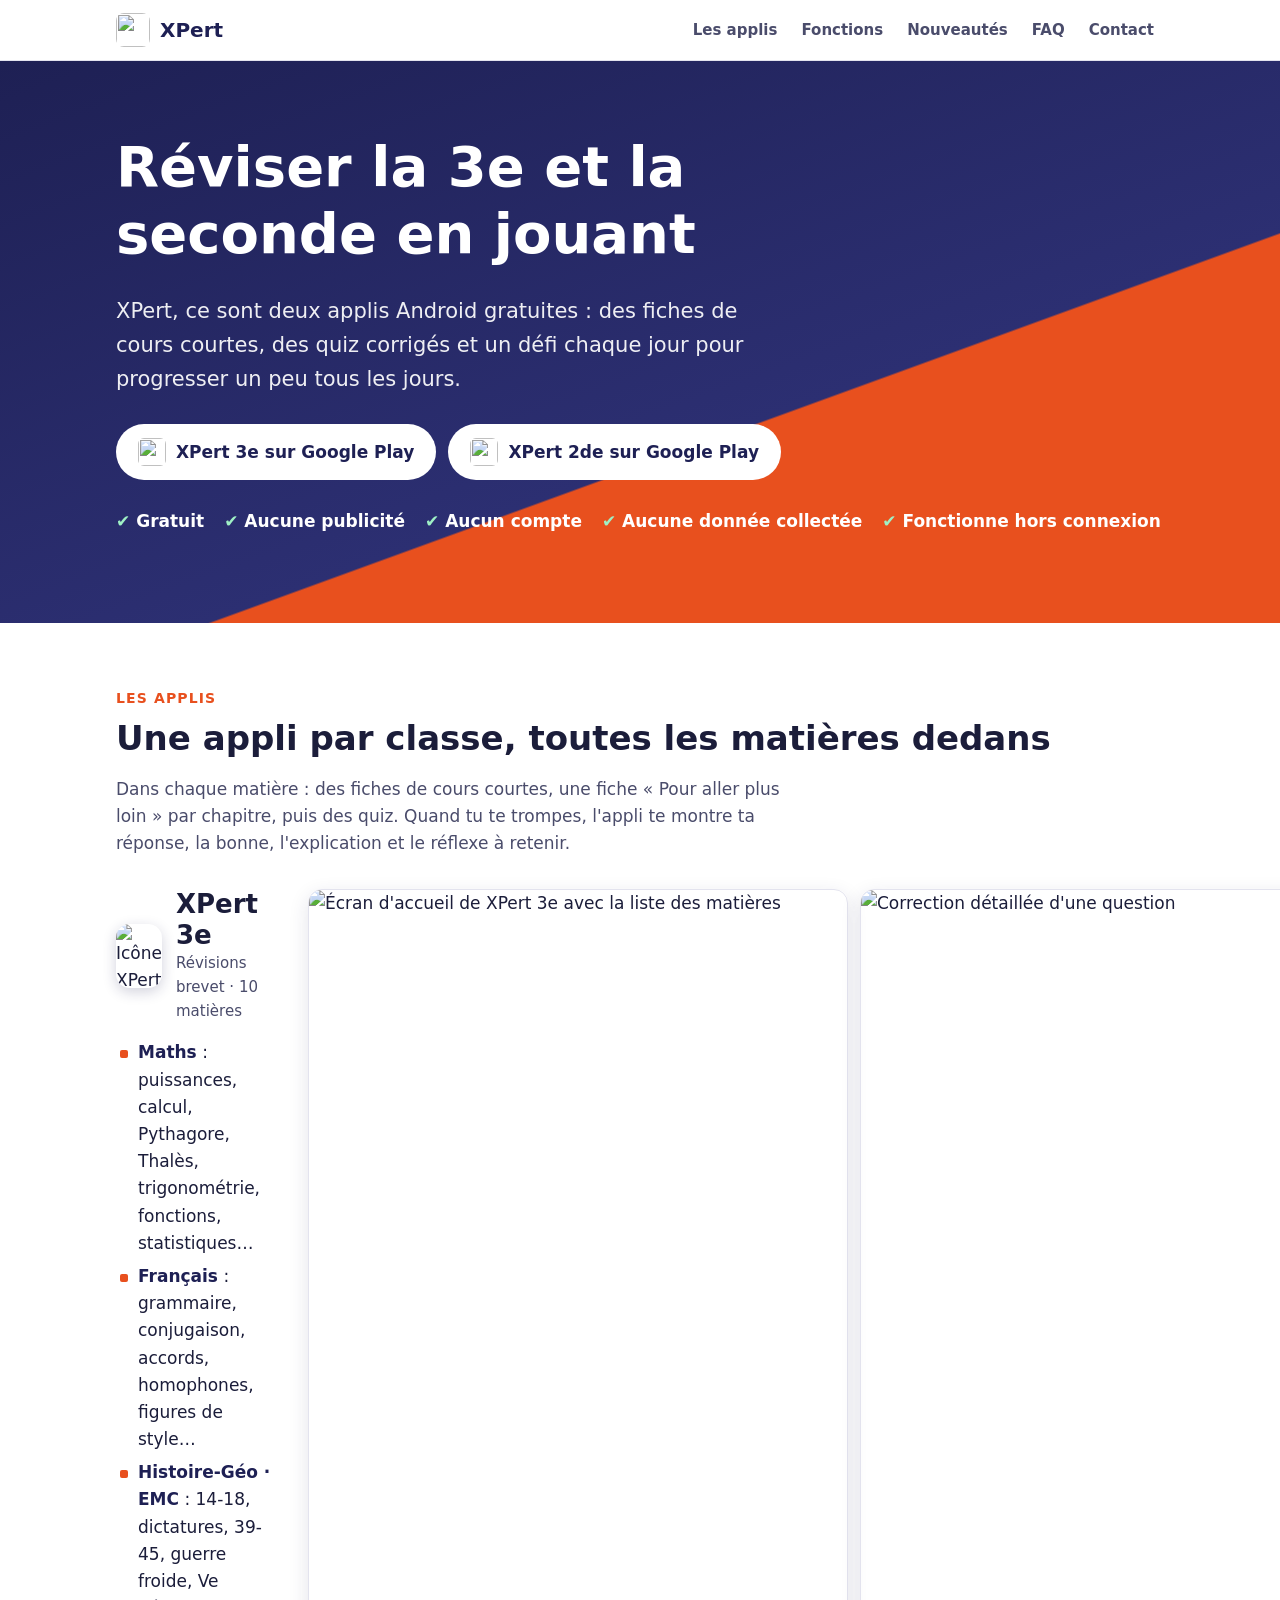
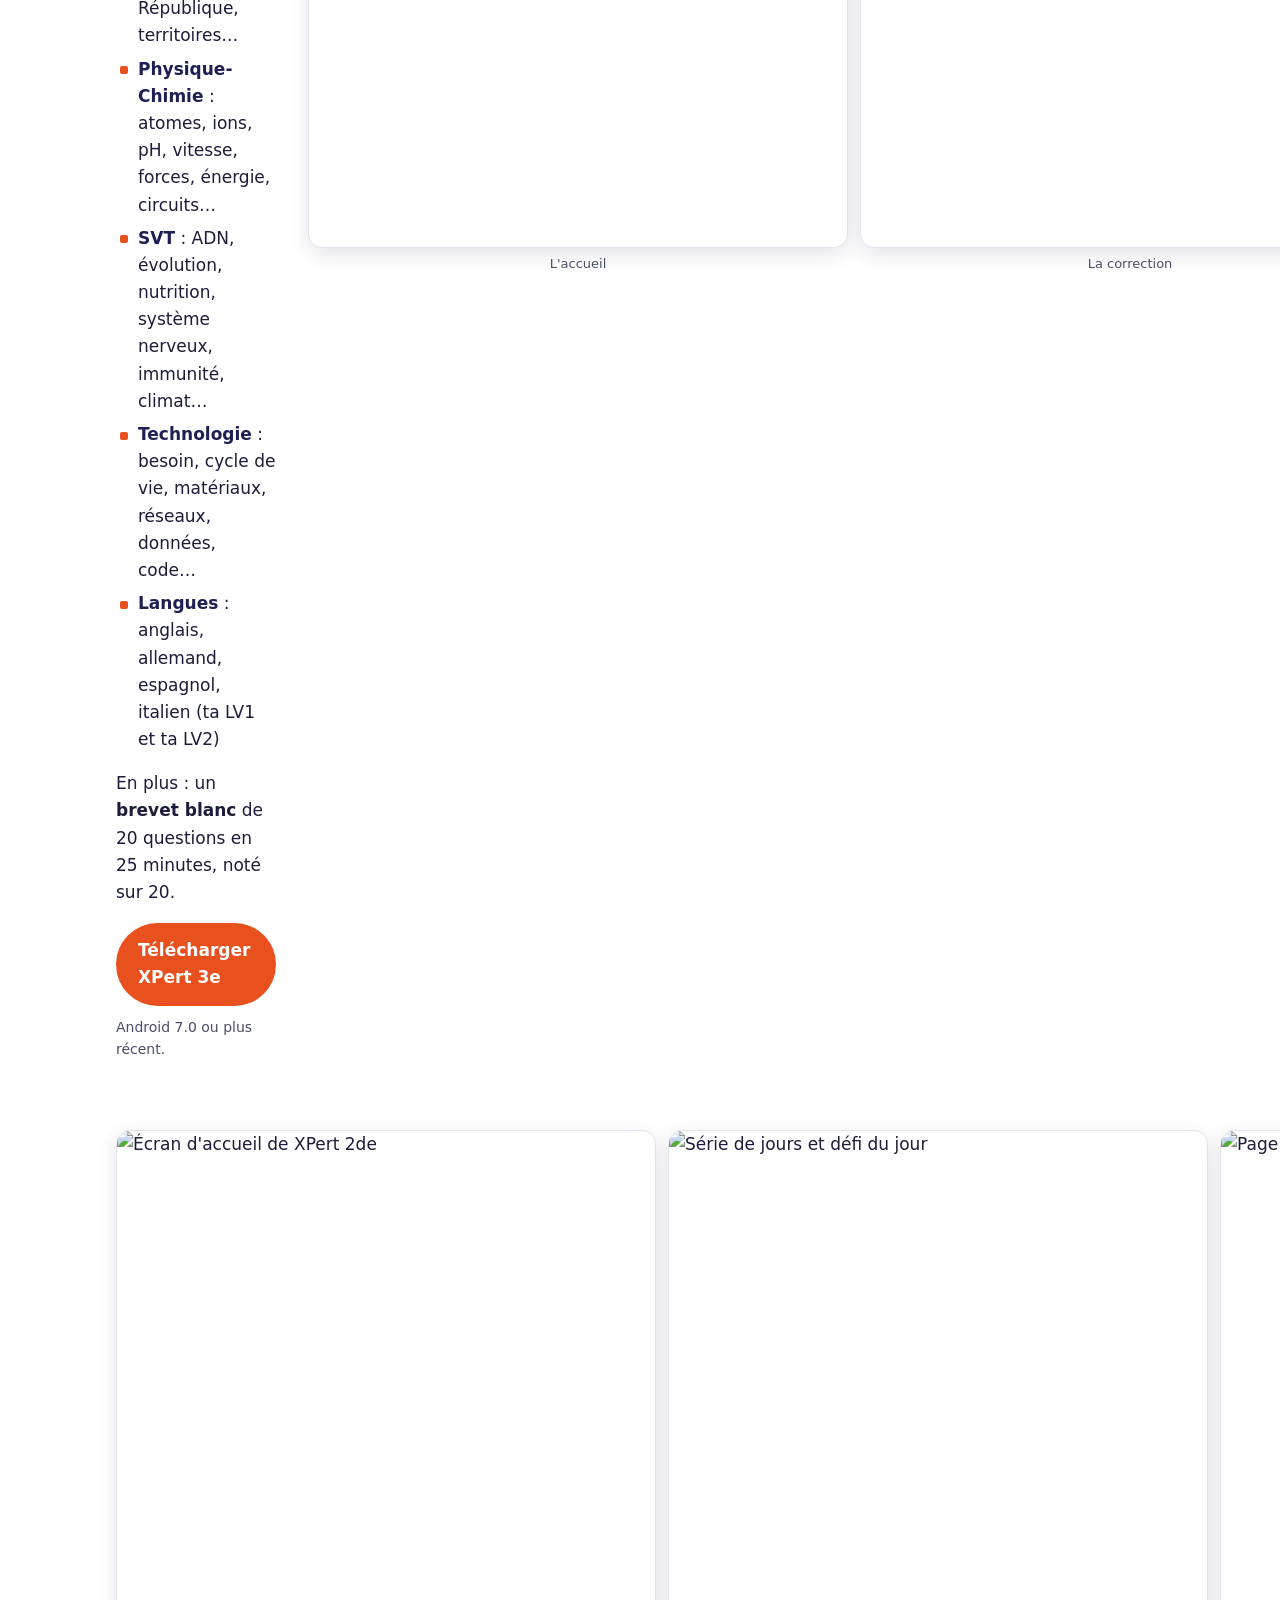
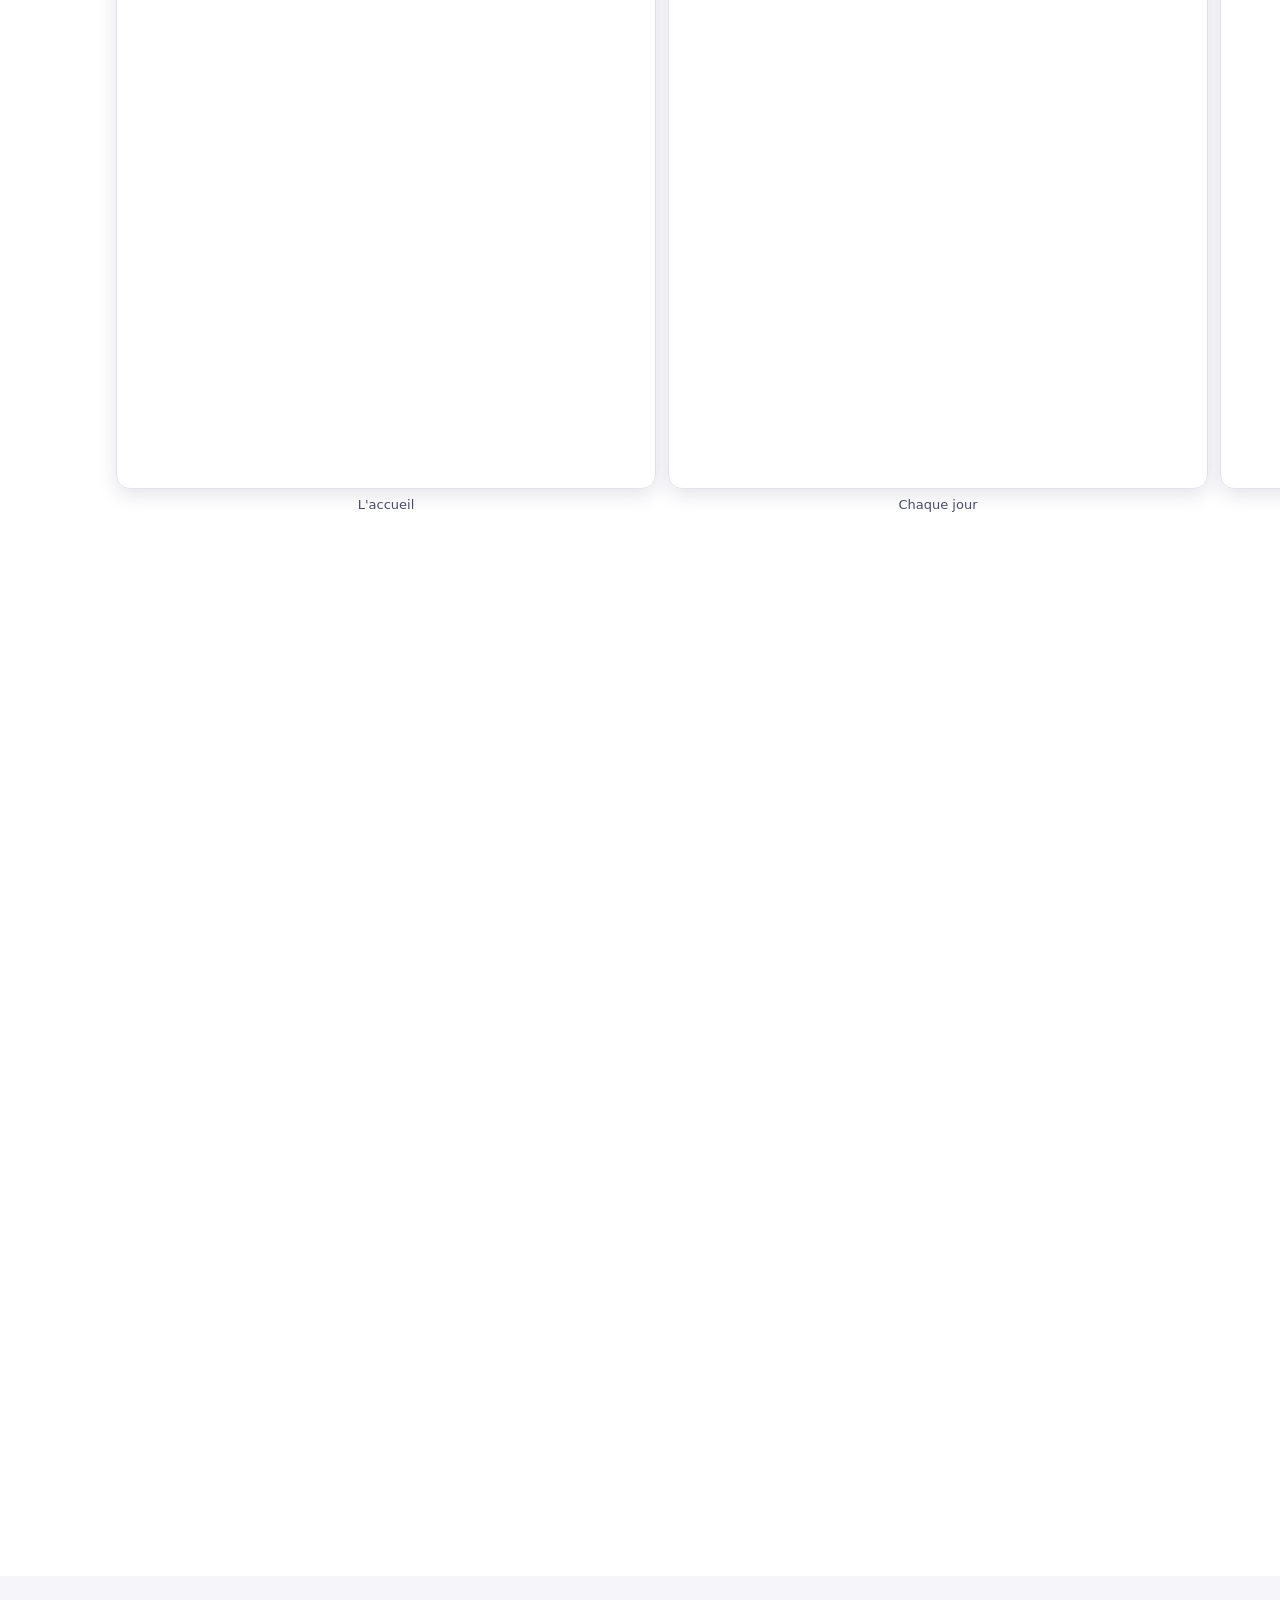
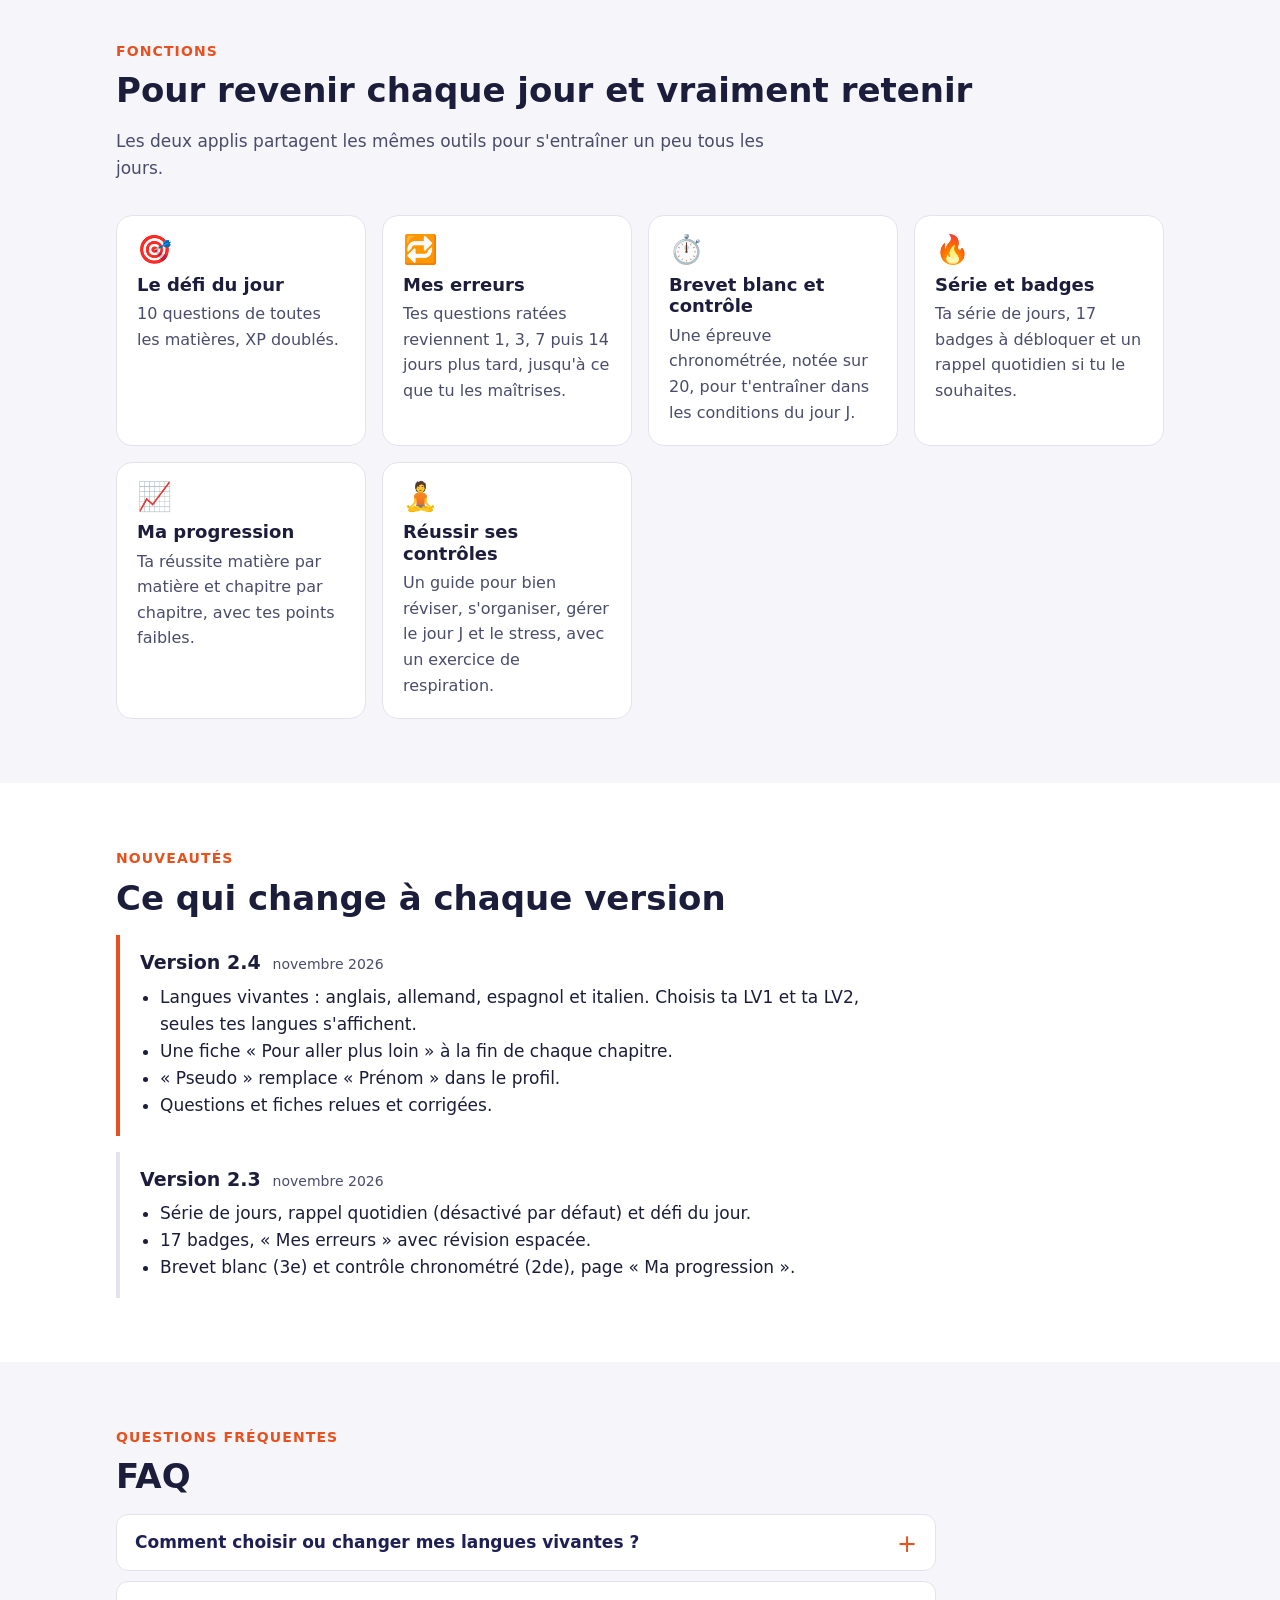
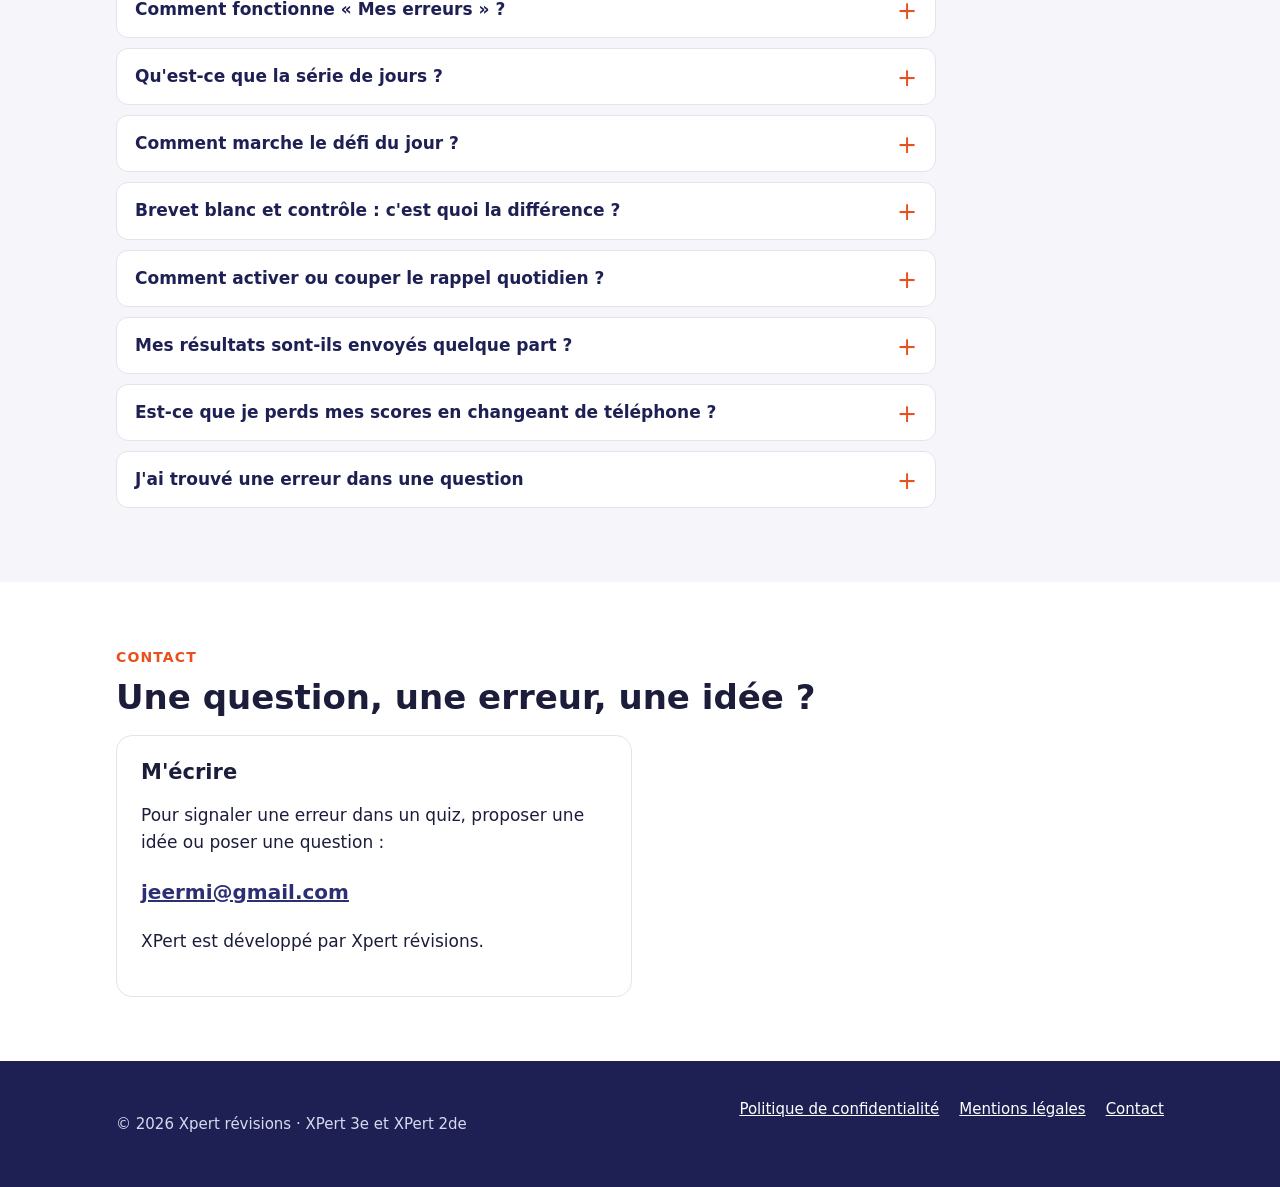
==== index.html @ 8f5b2229 "Add files via upload" ====
<!DOCTYPE html>
<html lang="fr">
<head>
<meta charset="utf-8">
<meta name="viewport" content="width=device-width, initial-scale=1">
<title>XPert – Applis de révision 3e et 2de</title>
<meta name="description" content="XPert 3e et XPert 2de : des applis Android gratuites pour réviser le brevet et la seconde en jouant. Sans publicité, sans compte, hors connexion.">
<link rel="icon" href="images/favicon.png">
<link rel="stylesheet" href="style.css">
</head>
<body>

<header class="barre">
  <div class="conteneur">
    <a class="logo" href="#"><img src="images/icone-3e.png" alt="">XPert</a>
    <nav aria-label="Sommaire">
      <ul>
        <li><a href="#applis">Les applis</a></li>
        <li><a href="#fonctions">Fonctions</a></li>
        <li><a href="#nouveautes">Nouveautés</a></li>
        <li><a href="#faq">FAQ</a></li>
        <li><a href="#contact">Contact</a></li>
      </ul>
    </nav>
  </div>
</header>

<main>
<div class="hero">
  <div class="conteneur">
    <h1>Réviser la 3e et la seconde en jouant</h1>
    <p>XPert, ce sont deux applis Android gratuites : des fiches de cours courtes, des quiz corrigés et un défi chaque jour pour progresser un peu tous les jours.</p>
    <div class="boutons">
      <a class="bouton clair" href="https://play.google.com/store/apps/details?id=fr.xpert.troisieme"><img src="images/icone-3e.png" alt="">XPert 3e sur Google Play</a>
      <a class="bouton clair" href="https://play.google.com/store/apps/details?id=fr.xpert.seconde"><img src="images/icone-2de.png" alt="">XPert 2de sur Google Play</a>
    </div>
    <ul class="atouts">
      <li>Gratuit</li>
      <li>Aucune publicité</li>
      <li>Aucun compte</li>
      <li>Aucune donnée collectée</li>
      <li>Fonctionne hors connexion</li>
    </ul>
  </div>
</div>

<section id="applis">
  <div class="conteneur">
    <p class="surtitre">Les applis</p>
    <h2>Une appli par classe, toutes les matières dedans</h2>
    <p class="intro">Dans chaque matière : des fiches de cours courtes, une fiche « Pour aller plus loin » par chapitre, puis des quiz. Quand tu te trompes, l'appli te montre ta réponse, la bonne, l'explication et le réflexe à retenir.</p>

    <article class="appli">
      <div class="texte">
        <div class="titre">
          <img src="images/icone-3e.png" alt="Icône XPert 3e">
          <div><h3>XPert 3e</h3><p>Révisions brevet · 10 matières</p></div>
        </div>
        <ul class="matieres">
          <li><b>Maths</b> : puissances, calcul, Pythagore, Thalès, trigonométrie, fonctions, statistiques…</li>
          <li><b>Français</b> : grammaire, conjugaison, accords, homophones, figures de style…</li>
          <li><b>Histoire-Géo · EMC</b> : 14-18, dictatures, 39-45, guerre froide, Ve République, territoires…</li>
          <li><b>Physique-Chimie</b> : atomes, ions, pH, vitesse, forces, énergie, circuits…</li>
          <li><b>SVT</b> : ADN, évolution, nutrition, système nerveux, immunité, climat…</li>
          <li><b>Technologie</b> : besoin, cycle de vie, matériaux, réseaux, données, code…</li>
          <li><b>Langues</b> : anglais, allemand, espagnol, italien (ta LV1 et ta LV2)</li>
        </ul>
        <p>En plus : un <strong>brevet blanc</strong> de 20 questions en 25 minutes, noté sur 20.</p>
        <a class="bouton plein" href="https://play.google.com/store/apps/details?id=fr.xpert.troisieme">Télécharger XPert 3e</a>
        <p class="bientot">Android 7.0 ou plus récent.</p>
      </div>
      <div class="captures">
        <figure><img src="images/3e-1-accueil.jpg" alt="Écran d'accueil de XPert 3e avec la liste des matières" width="540" height="960" loading="lazy"><figcaption>L'accueil</figcaption></figure>
        <figure><img src="images/3e-2-correction.jpg" alt="Correction détaillée d'une question" width="540" height="960" loading="lazy"><figcaption>La correction</figcaption></figure>
        <figure><img src="images/3e-5-brevet-blanc.jpg" alt="Écran du brevet blanc" width="540" height="960" loading="lazy"><figcaption>Le brevet blanc</figcaption></figure>
      </div>
    </article>

    <article class="appli inverse">
      <div class="texte">
        <div class="titre">
          <img src="images/icone-2de.png" alt="Icône XPert 2de">
          <div><h3>XPert 2de</h3><p>Révisions lycée · 11 matières</p></div>
        </div>
        <ul class="matieres">
          <li><b>Maths</b> : nombres, équations, vecteurs, fonctions, probabilités, Python…</li>
          <li><b>Français</b> : accords, phrase complexe, figures de style, versification, théâtre…</li>
          <li><b>Histoire-Géo</b> : Méditerranée, Renaissance, Lumières, environnements, mobilités…</li>
          <li><b>Physique-Chimie</b> : solutions, mole, transformations, mouvement, son, lumière…</li>
          <li><b>SVT</b> : cellules, métabolisme, biodiversité, sols, procréation, microbiote…</li>
          <li><b>SES</b> : production, marché, socialisation, politique, diplôme et emploi…</li>
          <li><b>SNT</b> : Internet, Web, réseaux sociaux, données, géolocalisation, photo…</li>
          <li><b>Langues</b> : anglais, allemand, espagnol, italien (ta LV1 et ta LV2)</li>
        </ul>
        <p>En plus : un <strong>contrôle chronométré</strong> de 10 questions en 15 minutes, des sprints de 90 secondes et des ligues de Bronze à Légende.</p>
        <a class="bouton plein" href="https://play.google.com/store/apps/details?id=fr.xpert.seconde">Télécharger XPert 2de</a>
        <p class="bientot">Android 7.0 ou plus récent.</p>
      </div>
      <div class="captures">
        <figure><img src="images/2de-1-accueil.jpg" alt="Écran d'accueil de XPert 2de" width="540" height="960" loading="lazy"><figcaption>L'accueil</figcaption></figure>
        <figure><img src="images/2de-3-chaque-jour.jpg" alt="Série de jours et défi du jour" width="540" height="960" loading="lazy"><figcaption>Chaque jour</figcaption></figure>
        <figure><img src="images/2de-4-progression.jpg" alt="Page Ma progression" width="540" height="960" loading="lazy"><figcaption>Ma progression</figcaption></figure>
      </div>
    </article>
  </div>
</section>

<section id="fonctions">
  <div class="conteneur">
    <p class="surtitre">Fonctions</p>
    <h2>Pour revenir chaque jour et vraiment retenir</h2>
    <p class="intro">Les deux applis partagent les mêmes outils pour s'entraîner un peu tous les jours.</p>
    <div class="grille">
      <div class="carte"><div class="ico">🎯</div><h3>Le défi du jour</h3><p>10 questions de toutes les matières, XP doublés.</p></div>
      <div class="carte"><div class="ico">🔁</div><h3>Mes erreurs</h3><p>Tes questions ratées reviennent 1, 3, 7 puis 14 jours plus tard, jusqu'à ce que tu les maîtrises.</p></div>
      <div class="carte"><div class="ico">⏱️</div><h3>Brevet blanc et contrôle</h3><p>Une épreuve chronométrée, notée sur 20, pour t'entraîner dans les conditions du jour J.</p></div>
      <div class="carte"><div class="ico">🔥</div><h3>Série et badges</h3><p>Ta série de jours, 17 badges à débloquer et un rappel quotidien si tu le souhaites.</p></div>
      <div class="carte"><div class="ico">📈</div><h3>Ma progression</h3><p>Ta réussite matière par matière et chapitre par chapitre, avec tes points faibles.</p></div>
      <div class="carte"><div class="ico">🧘</div><h3>Réussir ses contrôles</h3><p>Un guide pour bien réviser, s'organiser, gérer le jour J et le stress, avec un exercice de respiration.</p></div>
    </div>
  </div>
</section>

<section id="nouveautes">
  <div class="conteneur">
    <p class="surtitre">Nouveautés</p>
    <h2>Ce qui change à chaque version</h2>
    <div class="versions">
      <div class="version">
        <h3>Version 2.4 <span>novembre 2026</span></h3>
        <ul>
          <li>Langues vivantes : anglais, allemand, espagnol et italien. Choisis ta LV1 et ta LV2, seules tes langues s'affichent.</li>
          <li>Une fiche « Pour aller plus loin » à la fin de chaque chapitre.</li>
          <li>« Pseudo » remplace « Prénom » dans le profil.</li>
          <li>Questions et fiches relues et corrigées.</li>
        </ul>
      </div>
      <div class="version ancienne">
        <h3>Version 2.3 <span>novembre 2026</span></h3>
        <ul>
          <li>Série de jours, rappel quotidien (désactivé par défaut) et défi du jour.</li>
          <li>17 badges, « Mes erreurs » avec révision espacée.</li>
          <li>Brevet blanc (3e) et contrôle chronométré (2de), page « Ma progression ».</li>
        </ul>
      </div>
      <!-- Pour une nouvelle version : copier un bloc <div class="version"> ci-dessus, le coller en premier,
           et mettre class="version ancienne" sur la version précédente. -->
    </div>
  </div>
</section>

<section id="faq">
  <div class="conteneur">
    <p class="surtitre">Questions fréquentes</p>
    <h2>FAQ</h2>
    <div class="faq">
      <details>
        <summary>Comment choisir ou changer mes langues vivantes ?</summary>
        <div class="rep"><p>Au premier lancement, tu choisis ta LV1 (obligatoire) et ta LV2 (facultative) en créant ton profil. Tu peux les changer à tout moment dans <strong>Paramètres</strong>. Seules les langues choisies apparaissent dans l'accueil.</p></div>
      </details>
      <details>
        <summary>Comment fonctionne « Mes erreurs » ?</summary>
        <div class="rep"><p>Chaque question ratée est mise de côté. Elle te sera reposée 1 jour plus tard, puis 3, 7 et 14 jours plus tard. Si tu réponds juste à chaque fois, elle est considérée comme maîtrisée. Si tu te trompes, elle repart du début.</p><p>C'est la révision espacée : revoir une notion juste au moment où on commence à l'oublier aide à la retenir durablement.</p></div>
      </details>
      <details>
        <summary>Qu'est-ce que la série de jours ?</summary>
        <div class="rep"><p>C'est le nombre de jours d'affilée où tu as révisé au moins une fois. Un seul quiz suffit pour la prolonger. Si tu sautes un jour, elle repart à zéro.</p></div>
      </details>
      <details>
        <summary>Comment marche le défi du jour ?</summary>
        <div class="rep"><p>Chaque jour, un nouveau défi de 10 questions mélange toutes tes matières. Les points (XP) gagnés sont doublés. Il change le lendemain.</p></div>
      </details>
      <details>
        <summary>Brevet blanc et contrôle : c'est quoi la différence ?</summary>
        <div class="rep"><p>Dans <strong>XPert 3e</strong>, le brevet blanc propose 20 questions en 25 minutes, réparties entre les matières comme au vrai brevet. Dans <strong>XPert 2de</strong>, le contrôle propose 10 questions en 15 minutes, comme en classe. Les deux sont notés sur 20.</p></div>
      </details>
      <details>
        <summary>Comment activer ou couper le rappel quotidien ?</summary>
        <div class="rep"><p>Dans <strong>Paramètres</strong>, active le rappel et choisis l'heure. Tu ne reçois une notification que les jours où tu n'as pas encore révisé. Sur Android 13 et plus, le téléphone te demande d'abord l'autorisation. Tu peux le couper au même endroit.</p></div>
      </details>
      <details>
        <summary>Mes résultats sont-ils envoyés quelque part ?</summary>
        <div class="rep"><p>Non. Tout reste sur ton téléphone : pas de compte, pas de publicité, pas de statistiques. Lis la <a href="confidentialite.html">politique de confidentialité</a> pour le détail.</p></div>
      </details>
      <details>
        <summary>Est-ce que je perds mes scores en changeant de téléphone ?</summary>
        <div class="rep"><p>Tes résultats sont enregistrés uniquement sur le téléphone. Si la sauvegarde Android de ton compte Google est activée, elle peut les inclure. Sinon, ils ne sont pas transférés. Désinstaller l'appli efface aussi tes résultats.</p></div>
      </details>
      <details>
        <summary>J'ai trouvé une erreur dans une question</summary>
        <div class="rep"><p>Merci ! Écris-moi à l'adresse indiquée dans <a href="#contact">Contact</a>, en précisant l'appli, la matière, le chapitre et la question.</p></div>
      </details>
    </div>
  </div>
</section>

<section id="contact">
  <div class="conteneur">
    <p class="surtitre">Contact</p>
    <h2>Une question, une erreur, une idée ?</h2>
    <div class="deux">
      <div class="encadre">
        <h3>M'écrire</h3>
        <p>Pour signaler une erreur dans un quiz, proposer une idée ou poser une question :</p>
        <p class="mail"><a href="mailto:jeermi@gmail.com">jeermi@gmail.com</a></p>
        <p>XPert est développé par Xpert révisions.</p>
      </div>
      <!-- EMPLACEMENT ASSOCIATION : à remplir plus tard. En attendant, ce bloc reste masqué (attribut hidden).
           Pour l'afficher : retirer « hidden », remplacer le nom, le texte et le lien. -->
      <div class="encadre vide" id="association" hidden>
        <h3>Je soutiens <span class="a-remplacer">[NOM DE L'ASSOCIATION]</span></h3>
        <p><span class="a-remplacer">[Une phrase sur l'association et pourquoi tu la soutiens]</span></p>
        <a class="bouton contour" href="https://ADRESSE-DU-SITE-DE-L-ASSOCIATION">Découvrir l'association</a>
      </div>
    </div>
  </div>
</section>
</main>

<footer>
  <div class="conteneur">
    <p>© 2026 Xpert révisions · XPert 3e et XPert 2de</p>
    <ul>
      <li><a href="confidentialite.html">Politique de confidentialité</a></li>
      <li><a href="mentions-legales.html">Mentions légales</a></li>
      <li><a href="#contact">Contact</a></li>
    </ul>
  </div>
</footer>

</body>
</html>
---- style.css ----
/* Site XPert : une seule feuille de style, aucune police ni script externe. */
:root{
  --marine:#1e2054; --marine-2:#2c2f72; --orange:#e8501e; --orange-clair:#fdeee7;
  --texte:#1b1d3a; --texte-2:#4a4c6b; --fond:#ffffff; --fond-2:#f5f5fa; --trait:#e3e3ee;
  --vert:#2bb673; --rayon:16px;
}
*{box-sizing:border-box}
html{scroll-behavior:smooth}
body{margin:0;font:17px/1.6 system-ui,-apple-system,"Segoe UI",Roboto,sans-serif;color:var(--texte);background:var(--fond)}
img{max-width:100%;height:auto;display:block}
a{color:var(--marine-2)}
a:hover{color:var(--orange)}
.conteneur{max-width:1080px;margin:0 auto;padding:0 16px}
h1,h2,h3{line-height:1.2;margin:0 0 .5em}
h2{font-size:clamp(26px,4vw,34px)}
h3{font-size:21px}
section{padding:64px 0}
section:nth-of-type(even){background:var(--fond-2)}
.surtitre{font-size:14px;font-weight:700;letter-spacing:.08em;text-transform:uppercase;color:var(--orange);margin:0 0 8px}
.intro{color:var(--texte-2);max-width:680px;margin:0 0 32px}

/* Emplacements à remplacer : bien visibles tant qu'ils restent dans le site */
.a-remplacer{background:#fff3a8;color:#5a4a00;outline:2px dashed #e0b400;border-radius:4px;padding:0 4px;font-weight:700}

/* En-tête */
header.barre{position:sticky;top:0;z-index:10;background:rgba(255,255,255,.95);backdrop-filter:blur(8px);border-bottom:1px solid var(--trait)}
header.barre .conteneur{display:flex;align-items:center;justify-content:space-between;gap:16px;min-height:60px;flex-wrap:wrap}
.logo{display:flex;align-items:center;gap:10px;font-weight:800;font-size:20px;color:var(--marine);text-decoration:none}
.logo img{width:34px;height:34px;border-radius:8px}
nav ul{list-style:none;margin:0;padding:0;display:flex;gap:4px;flex-wrap:wrap}
nav a{display:block;padding:8px 10px;border-radius:8px;text-decoration:none;color:var(--texte-2);font-size:15px;font-weight:600}
nav a:hover{background:var(--fond-2);color:var(--marine)}
@media (max-width:720px){nav{display:none}}

/* Bandeau d'accueil */
.hero{background:linear-gradient(160deg,var(--marine) 0%,var(--marine-2) 62%,var(--orange) 62.2%,var(--orange) 100%);color:#fff;padding:72px 0 88px}
.hero h1{font-size:clamp(34px,6vw,56px);max-width:760px}
.hero p{font-size:clamp(18px,2.4vw,21px);max-width:640px;opacity:.92}
.hero .boutons{display:flex;gap:12px;flex-wrap:wrap;margin-top:28px}
.atouts{display:flex;flex-wrap:wrap;gap:8px 20px;list-style:none;padding:0;margin:28px 0 0;font-weight:600}
.atouts li::before{content:"✔ ";color:#9ff0c5}

.bouton{display:inline-flex;align-items:center;gap:10px;padding:12px 20px;border-radius:999px;font-weight:700;text-decoration:none;border:2px solid transparent}
.bouton.clair{background:#fff;color:var(--marine)}
.bouton.clair:hover{background:var(--orange-clair);color:var(--marine)}
.bouton.plein{background:var(--orange);color:#fff}
.bouton.plein:hover{background:#c9410f;color:#fff}
.bouton.contour{border-color:var(--marine);color:var(--marine)}
.bouton.contour:hover{background:var(--marine);color:#fff}
.bouton img{width:28px;height:28px;border-radius:6px}

/* Cartes des applis */
.appli{display:grid;grid-template-columns:1fr;gap:32px;margin-bottom:56px;align-items:start}
.appli:last-child{margin-bottom:0}
@media (min-width:900px){.appli{grid-template-columns:5fr 6fr}.appli.inverse .texte{order:2}}
.appli .titre{display:flex;align-items:center;gap:14px;margin-bottom:12px}
.appli .titre img{width:64px;height:64px;border-radius:14px;box-shadow:0 4px 14px rgba(30,32,84,.2)}
.appli .titre h3{margin:0;font-size:26px}
.appli .titre p{margin:0;color:var(--texte-2);font-size:15px}
.matieres{list-style:none;padding:0;margin:16px 0;display:grid;gap:6px}
.matieres li{padding-left:22px;position:relative}
.matieres li::before{content:"";position:absolute;left:4px;top:.62em;width:8px;height:8px;border-radius:2px;background:var(--orange)}
.matieres b{color:var(--marine)}
.captures{display:grid;grid-template-columns:repeat(3,1fr);gap:12px}
.captures figure{margin:0}
.captures img{border-radius:14px;border:1px solid var(--trait);box-shadow:0 6px 20px rgba(30,32,84,.12)}
.captures figcaption{font-size:13px;color:var(--texte-2);text-align:center;margin-top:6px}
.bientot{font-size:14px;color:var(--texte-2);margin-top:10px}

/* Grille de fonctions */
.grille{display:grid;grid-template-columns:repeat(auto-fit,minmax(230px,1fr));gap:16px}
.carte{background:var(--fond);border:1px solid var(--trait);border-radius:var(--rayon);padding:20px}
section:nth-of-type(odd) .carte{background:var(--fond-2)}
.carte .ico{font-size:28px;line-height:1;margin-bottom:10px}
.carte h3{font-size:18px;margin-bottom:6px}
.carte p{margin:0;color:var(--texte-2);font-size:16px}

/* Nouveautés */
.versions{display:grid;gap:16px;max-width:820px}
.version{border-left:4px solid var(--orange);background:var(--fond);border-radius:0 var(--rayon) var(--rayon) 0;padding:16px 20px}
.version.ancienne{border-left-color:var(--trait)}
.version h3{font-size:19px;display:flex;flex-wrap:wrap;gap:4px 12px;align-items:baseline}
.version h3 span{font-size:14px;font-weight:500;color:var(--texte-2)}
.version ul{margin:6px 0 0;padding-left:20px}

/* FAQ */
.faq{max-width:820px}
details{border:1px solid var(--trait);border-radius:12px;background:var(--fond);margin-bottom:10px}
summary{cursor:pointer;padding:14px 18px;font-weight:700;color:var(--marine);list-style:none;position:relative;padding-right:44px}
summary::-webkit-details-marker{display:none}
summary::after{content:"+";position:absolute;right:18px;top:10px;font-size:24px;color:var(--orange);font-weight:400}
details[open] summary::after{content:"–"}
details .rep{padding:0 18px 14px;color:var(--texte-2)}
details .rep p{margin:0 0 8px}

/* Contact et association */
.deux{display:grid;grid-template-columns:1fr;gap:16px}
@media (min-width:760px){.deux{grid-template-columns:1fr 1fr}}
.encadre{border-radius:var(--rayon);padding:24px;background:var(--fond);border:1px solid var(--trait)}
.encadre.vide{border:2px dashed var(--trait);background:transparent}
.mail{font-size:20px;font-weight:700;word-break:break-all}

/* Pied de page */
footer{background:var(--marine);color:#d8d9f0;padding:36px 0;font-size:15px}
footer a{color:#fff}
footer .conteneur{display:flex;flex-wrap:wrap;gap:12px 28px;justify-content:space-between}
footer ul{list-style:none;margin:0;padding:0;display:flex;flex-wrap:wrap;gap:8px 20px}

/* Pages de texte (confidentialité, mentions légales) */
.page{max-width:760px;margin:0 auto;padding:40px 16px 64px}
.page h1{font-size:clamp(28px,5vw,38px);color:var(--marine)}
.page h2{font-size:21px;margin-top:32px;color:var(--marine)}
.page .meta{background:var(--fond-2);border-radius:12px;padding:14px 18px;color:var(--texte-2)}
.retour{display:inline-block;margin-bottom:20px;font-weight:600;text-decoration:none}
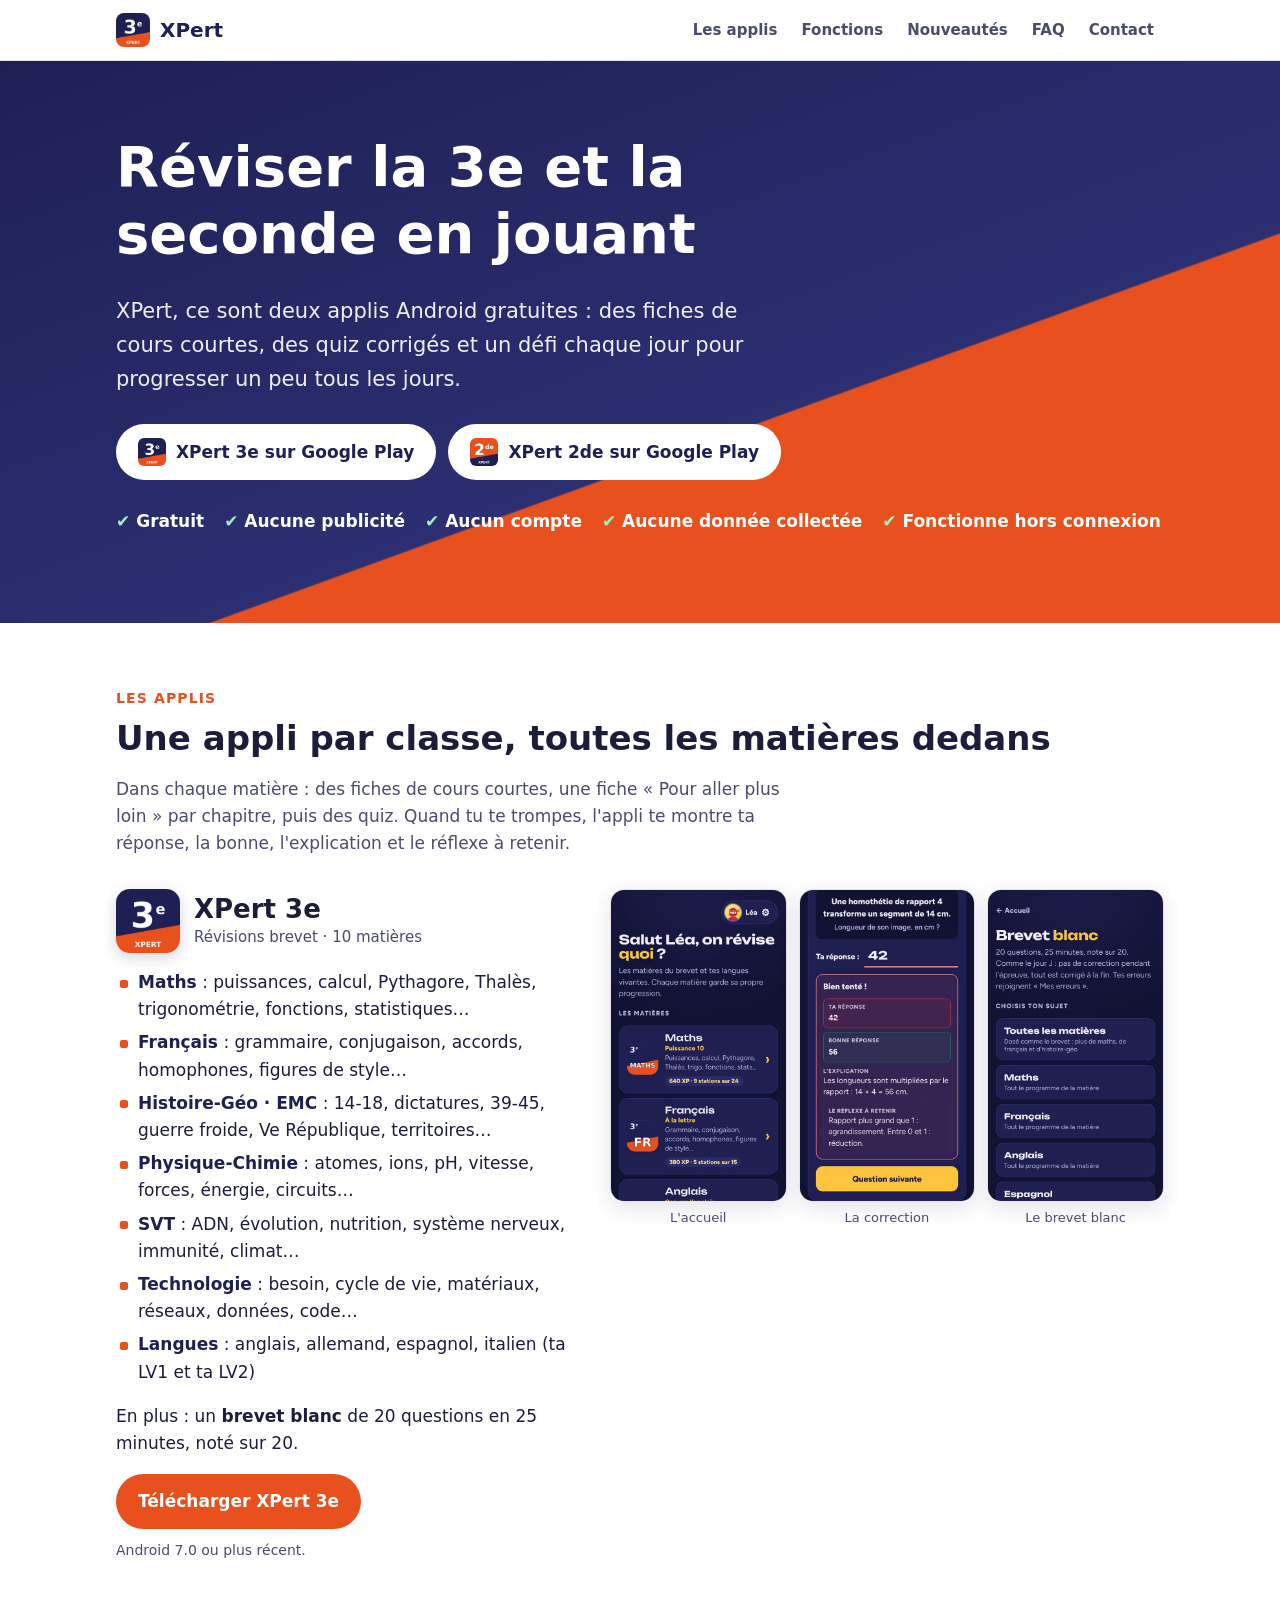
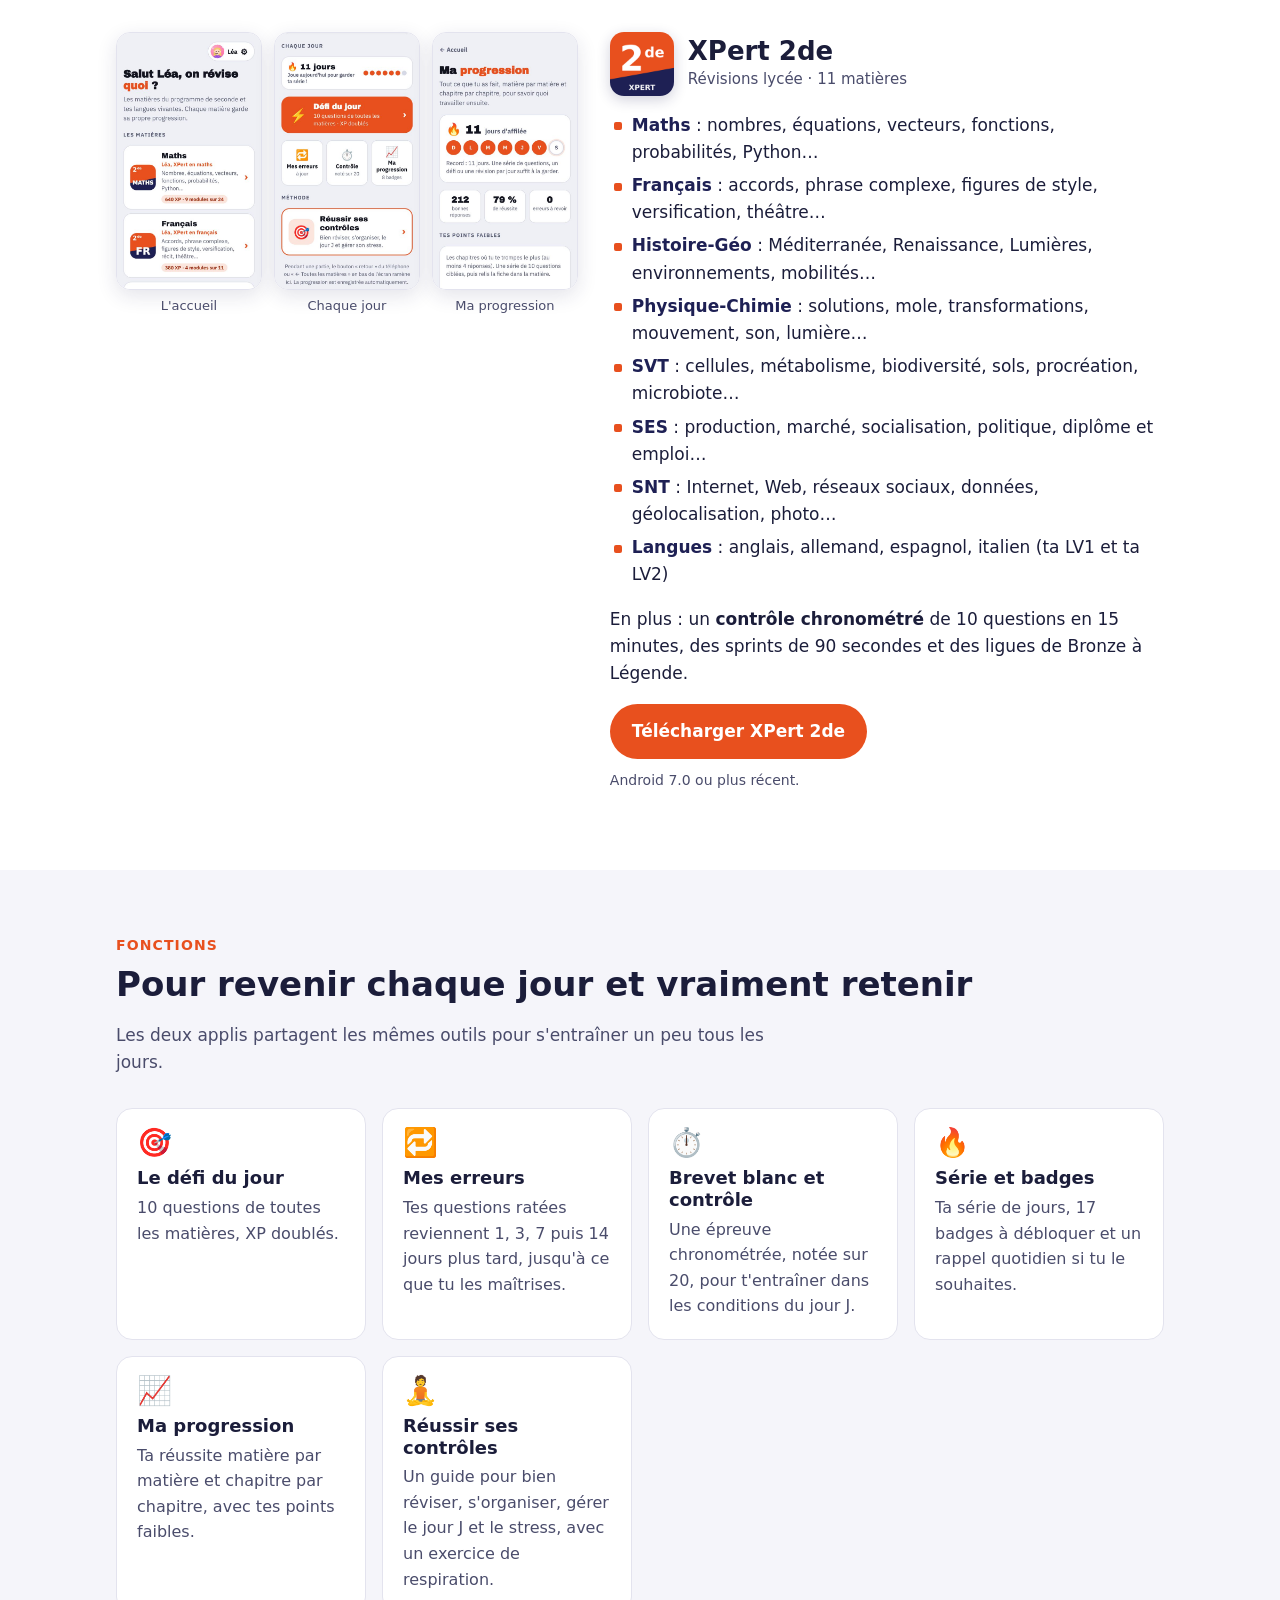
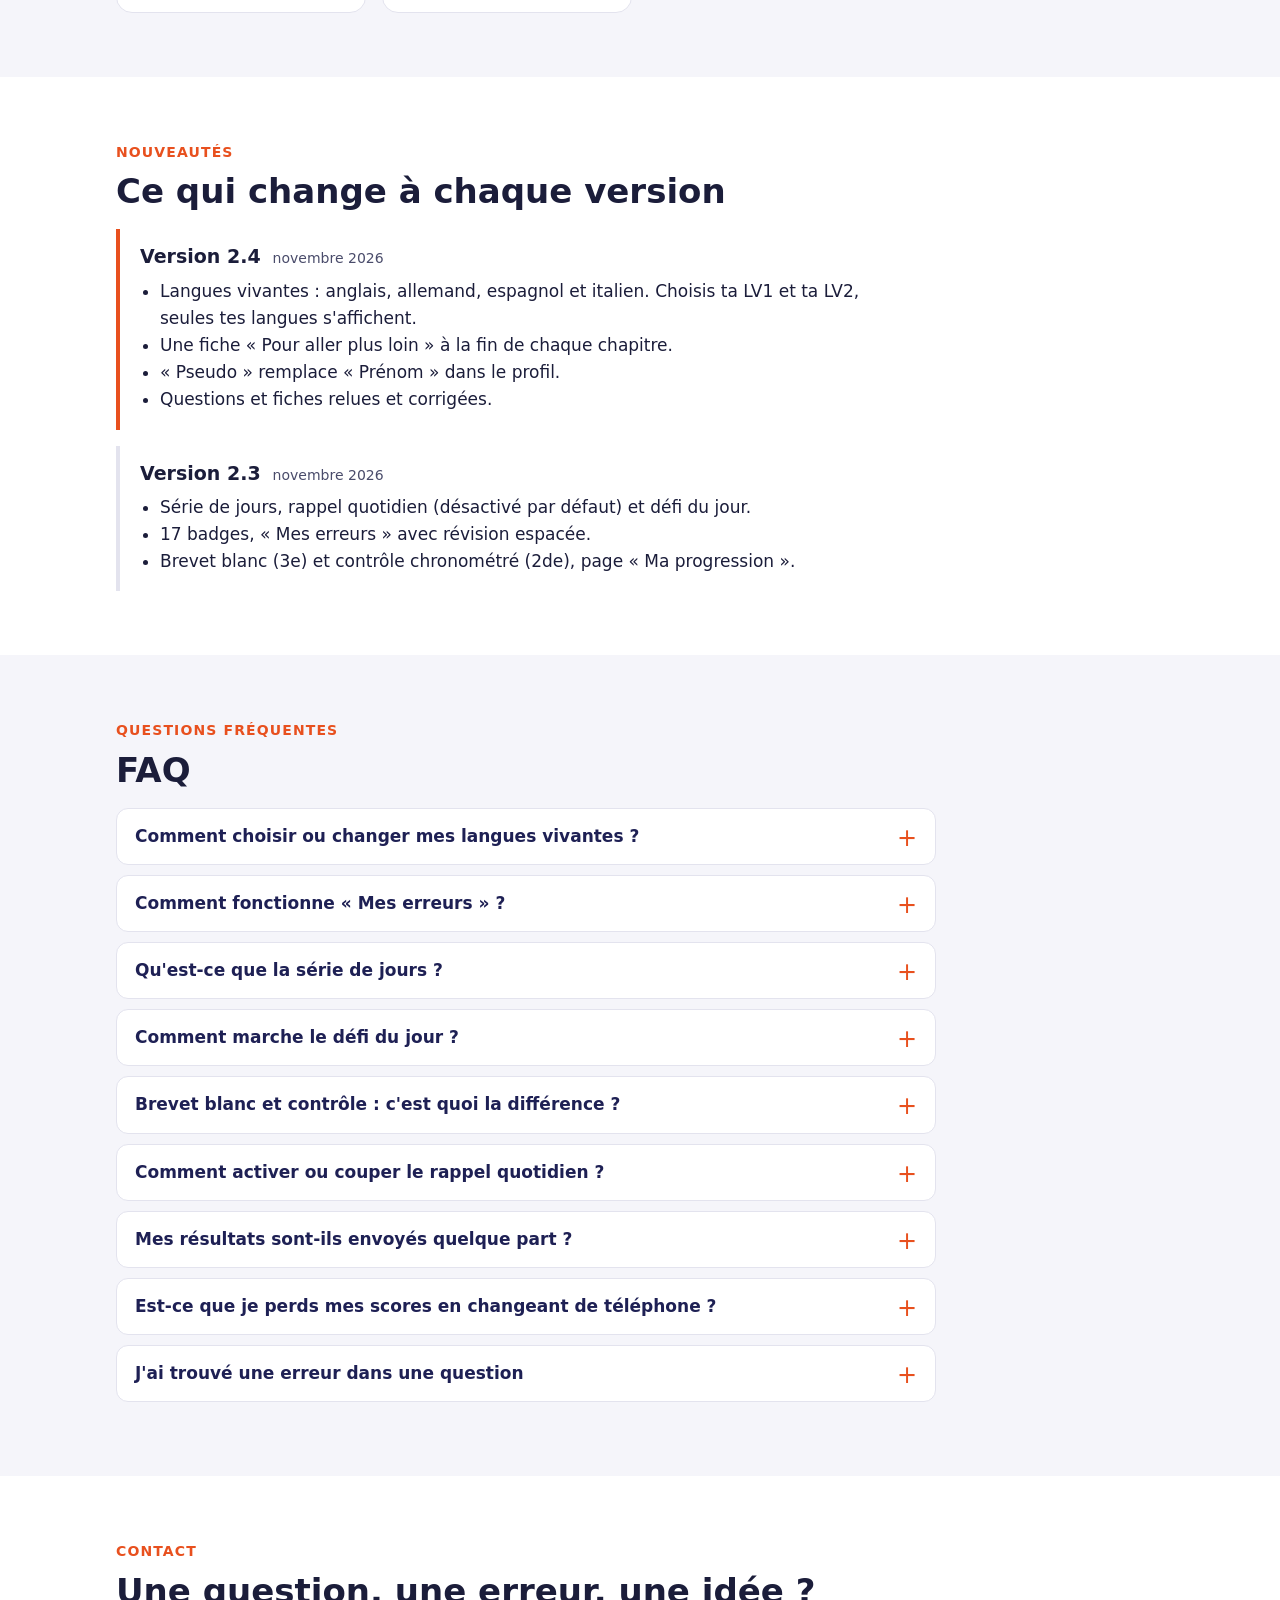
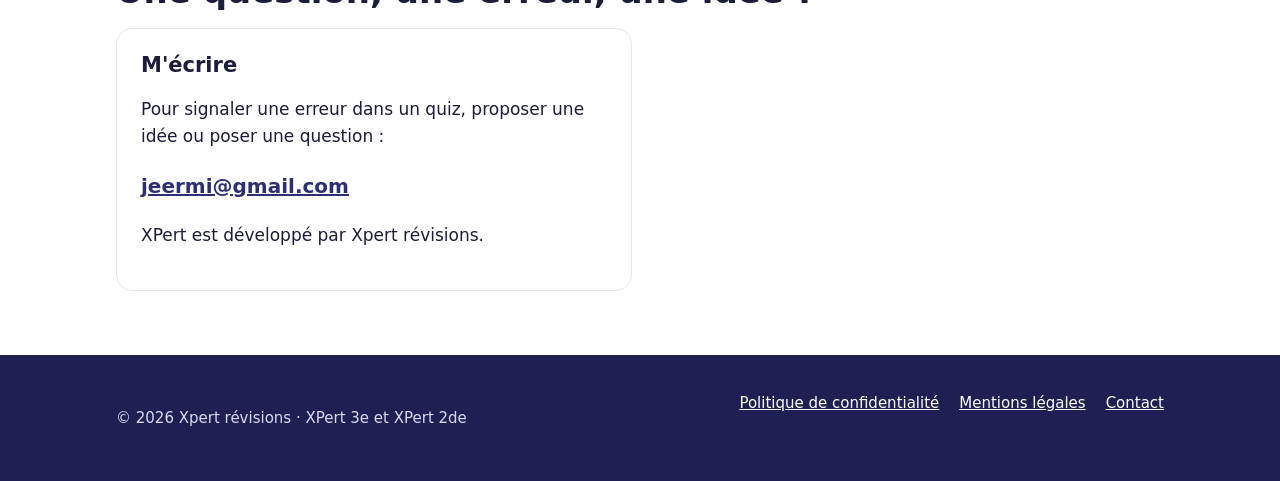
==== commit e6ae65bb: "Add files via upload" ====
--- a/index.html
+++ b/index.html
@@ -5,14 +5,14 @@
 <meta name="viewport" content="width=device-width, initial-scale=1">
 <title>XPert – Applis de révision 3e et 2de</title>
 <meta name="description" content="XPert 3e et XPert 2de : des applis Android gratuites pour réviser le brevet et la seconde en jouant. Sans publicité, sans compte, hors connexion.">
-<link rel="icon" href="images/favicon.png">
+<link rel="icon" href="favicon.png">
 <link rel="stylesheet" href="style.css">
 </head>
 <body>
 
 <header class="barre">
   <div class="conteneur">
-    <a class="logo" href="#"><img src="images/icone-3e.png" alt="">XPert</a>
+    <a class="logo" href="#"><img src="icone-3e.png" alt="">XPert</a>
     <nav aria-label="Sommaire">
       <ul>
         <li><a href="#applis">Les applis</a></li>
@@ -31,8 +31,8 @@
     <h1>Réviser la 3e et la seconde en jouant</h1>
     <p>XPert, ce sont deux applis Android gratuites : des fiches de cours courtes, des quiz corrigés et un défi chaque jour pour progresser un peu tous les jours.</p>
     <div class="boutons">
-      <a class="bouton clair" href="https://play.google.com/store/apps/details?id=fr.xpert.troisieme"><img src="images/icone-3e.png" alt="">XPert 3e sur Google Play</a>
-      <a class="bouton clair" href="https://play.google.com/store/apps/details?id=fr.xpert.seconde"><img src="images/icone-2de.png" alt="">XPert 2de sur Google Play</a>
+      <a class="bouton clair" href="https://play.google.com/store/apps/details?id=fr.xpert.troisieme"><img src="icone-3e.png" alt="">XPert 3e sur Google Play</a>
+      <a class="bouton clair" href="https://play.google.com/store/apps/details?id=fr.xpert.seconde"><img src="icone-2de.png" alt="">XPert 2de sur Google Play</a>
     </div>
     <ul class="atouts">
       <li>Gratuit</li>
@@ -53,7 +53,7 @@
     <article class="appli">
       <div class="texte">
         <div class="titre">
-          <img src="images/icone-3e.png" alt="Icône XPert 3e">
+          <img src="icone-3e.png" alt="Icône XPert 3e">
           <div><h3>XPert 3e</h3><p>Révisions brevet · 10 matières</p></div>
         </div>
         <ul class="matieres">
@@ -70,16 +70,16 @@
         <p class="bientot">Android 7.0 ou plus récent.</p>
       </div>
       <div class="captures">
-        <figure><img src="images/3e-1-accueil.jpg" alt="Écran d'accueil de XPert 3e avec la liste des matières" width="540" height="960" loading="lazy"><figcaption>L'accueil</figcaption></figure>
-        <figure><img src="images/3e-2-correction.jpg" alt="Correction détaillée d'une question" width="540" height="960" loading="lazy"><figcaption>La correction</figcaption></figure>
-        <figure><img src="images/3e-5-brevet-blanc.jpg" alt="Écran du brevet blanc" width="540" height="960" loading="lazy"><figcaption>Le brevet blanc</figcaption></figure>
+        <figure><img src="3e-1-accueil.jpg" alt="Écran d'accueil de XPert 3e avec la liste des matières" width="540" height="960" loading="lazy"><figcaption>L'accueil</figcaption></figure>
+        <figure><img src="3e-2-correction.jpg" alt="Correction détaillée d'une question" width="540" height="960" loading="lazy"><figcaption>La correction</figcaption></figure>
+        <figure><img src="3e-5-brevet-blanc.jpg" alt="Écran du brevet blanc" width="540" height="960" loading="lazy"><figcaption>Le brevet blanc</figcaption></figure>
       </div>
     </article>
 
     <article class="appli inverse">
       <div class="texte">
         <div class="titre">
-          <img src="images/icone-2de.png" alt="Icône XPert 2de">
+          <img src="icone-2de.png" alt="Icône XPert 2de">
           <div><h3>XPert 2de</h3><p>Révisions lycée · 11 matières</p></div>
         </div>
         <ul class="matieres">
@@ -97,9 +97,9 @@
         <p class="bientot">Android 7.0 ou plus récent.</p>
       </div>
       <div class="captures">
-        <figure><img src="images/2de-1-accueil.jpg" alt="Écran d'accueil de XPert 2de" width="540" height="960" loading="lazy"><figcaption>L'accueil</figcaption></figure>
-        <figure><img src="images/2de-3-chaque-jour.jpg" alt="Série de jours et défi du jour" width="540" height="960" loading="lazy"><figcaption>Chaque jour</figcaption></figure>
-        <figure><img src="images/2de-4-progression.jpg" alt="Page Ma progression" width="540" height="960" loading="lazy"><figcaption>Ma progression</figcaption></figure>
+        <figure><img src="2de-1-accueil.jpg" alt="Écran d'accueil de XPert 2de" width="540" height="960" loading="lazy"><figcaption>L'accueil</figcaption></figure>
+        <figure><img src="2de-3-chaque-jour.jpg" alt="Série de jours et défi du jour" width="540" height="960" loading="lazy"><figcaption>Chaque jour</figcaption></figure>
+        <figure><img src="2de-4-progression.jpg" alt="Page Ma progression" width="540" height="960" loading="lazy"><figcaption>Ma progression</figcaption></figure>
       </div>
     </article>
   </div>
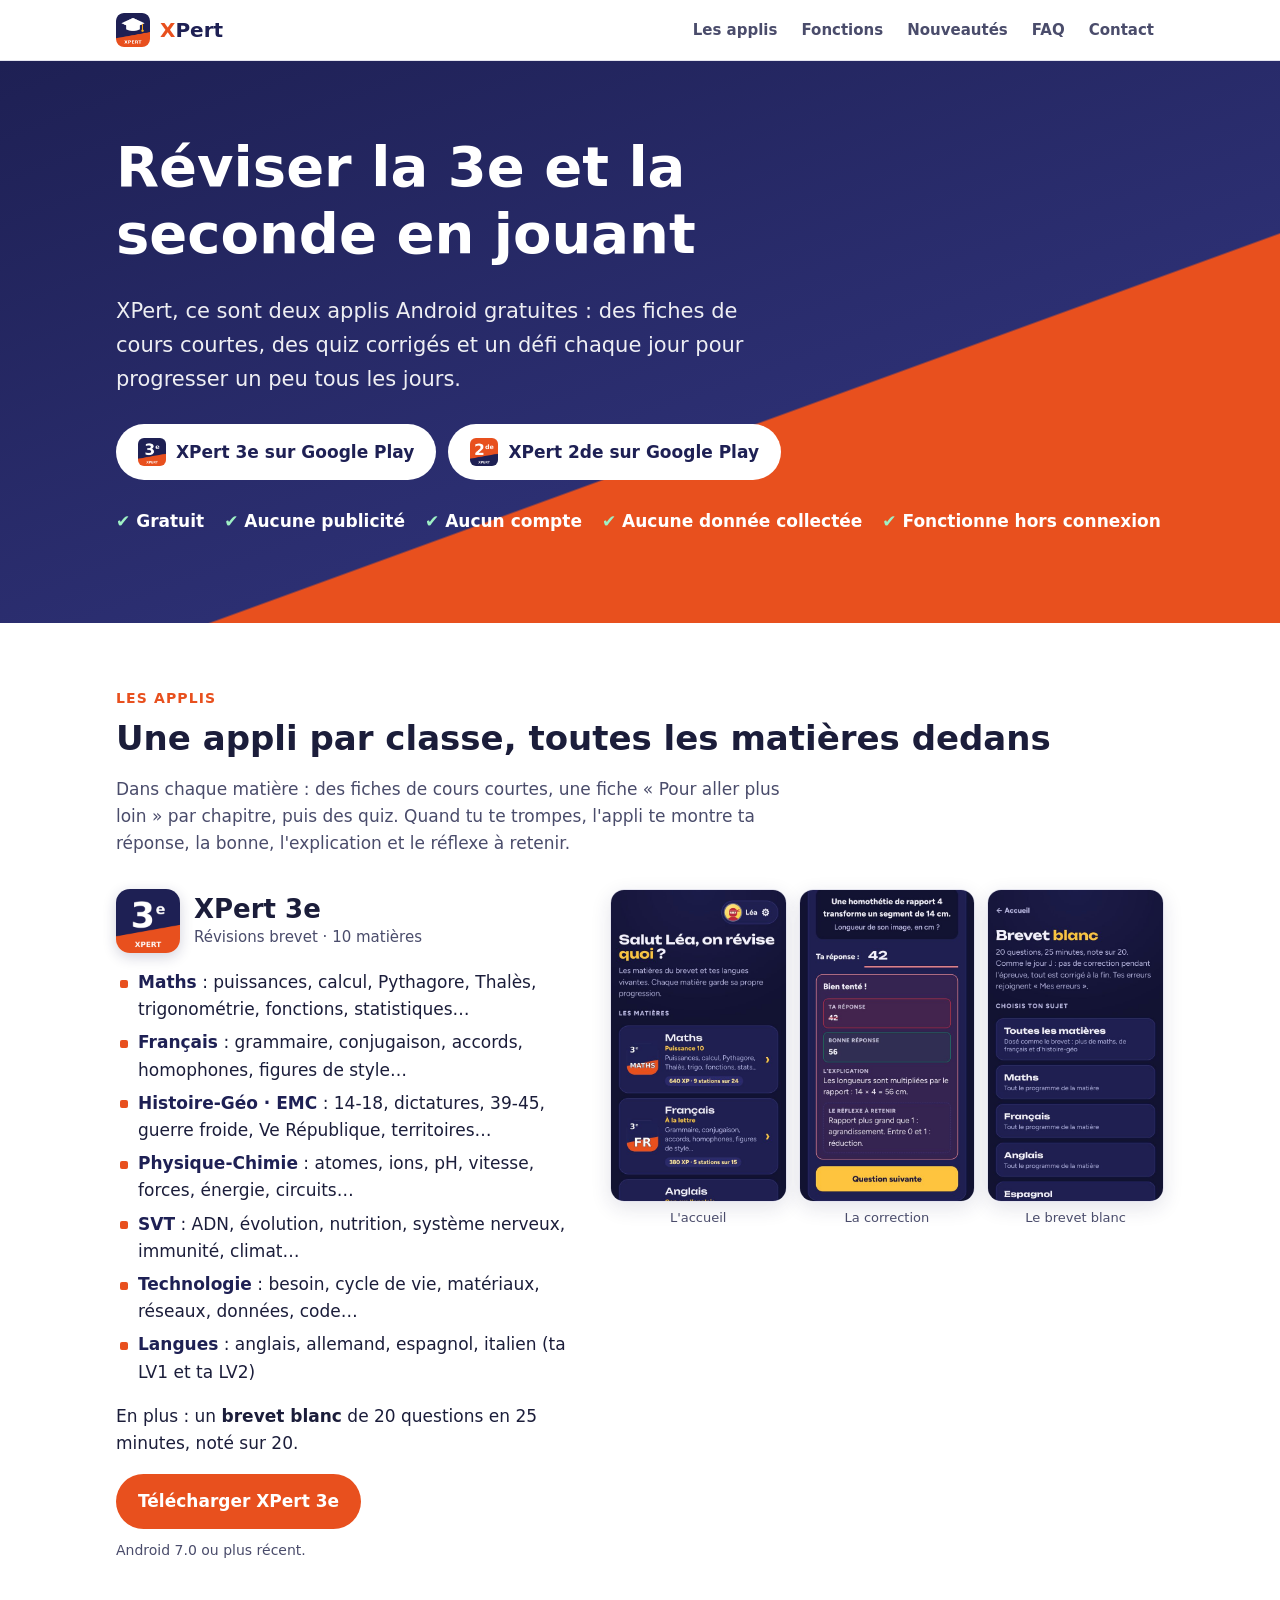
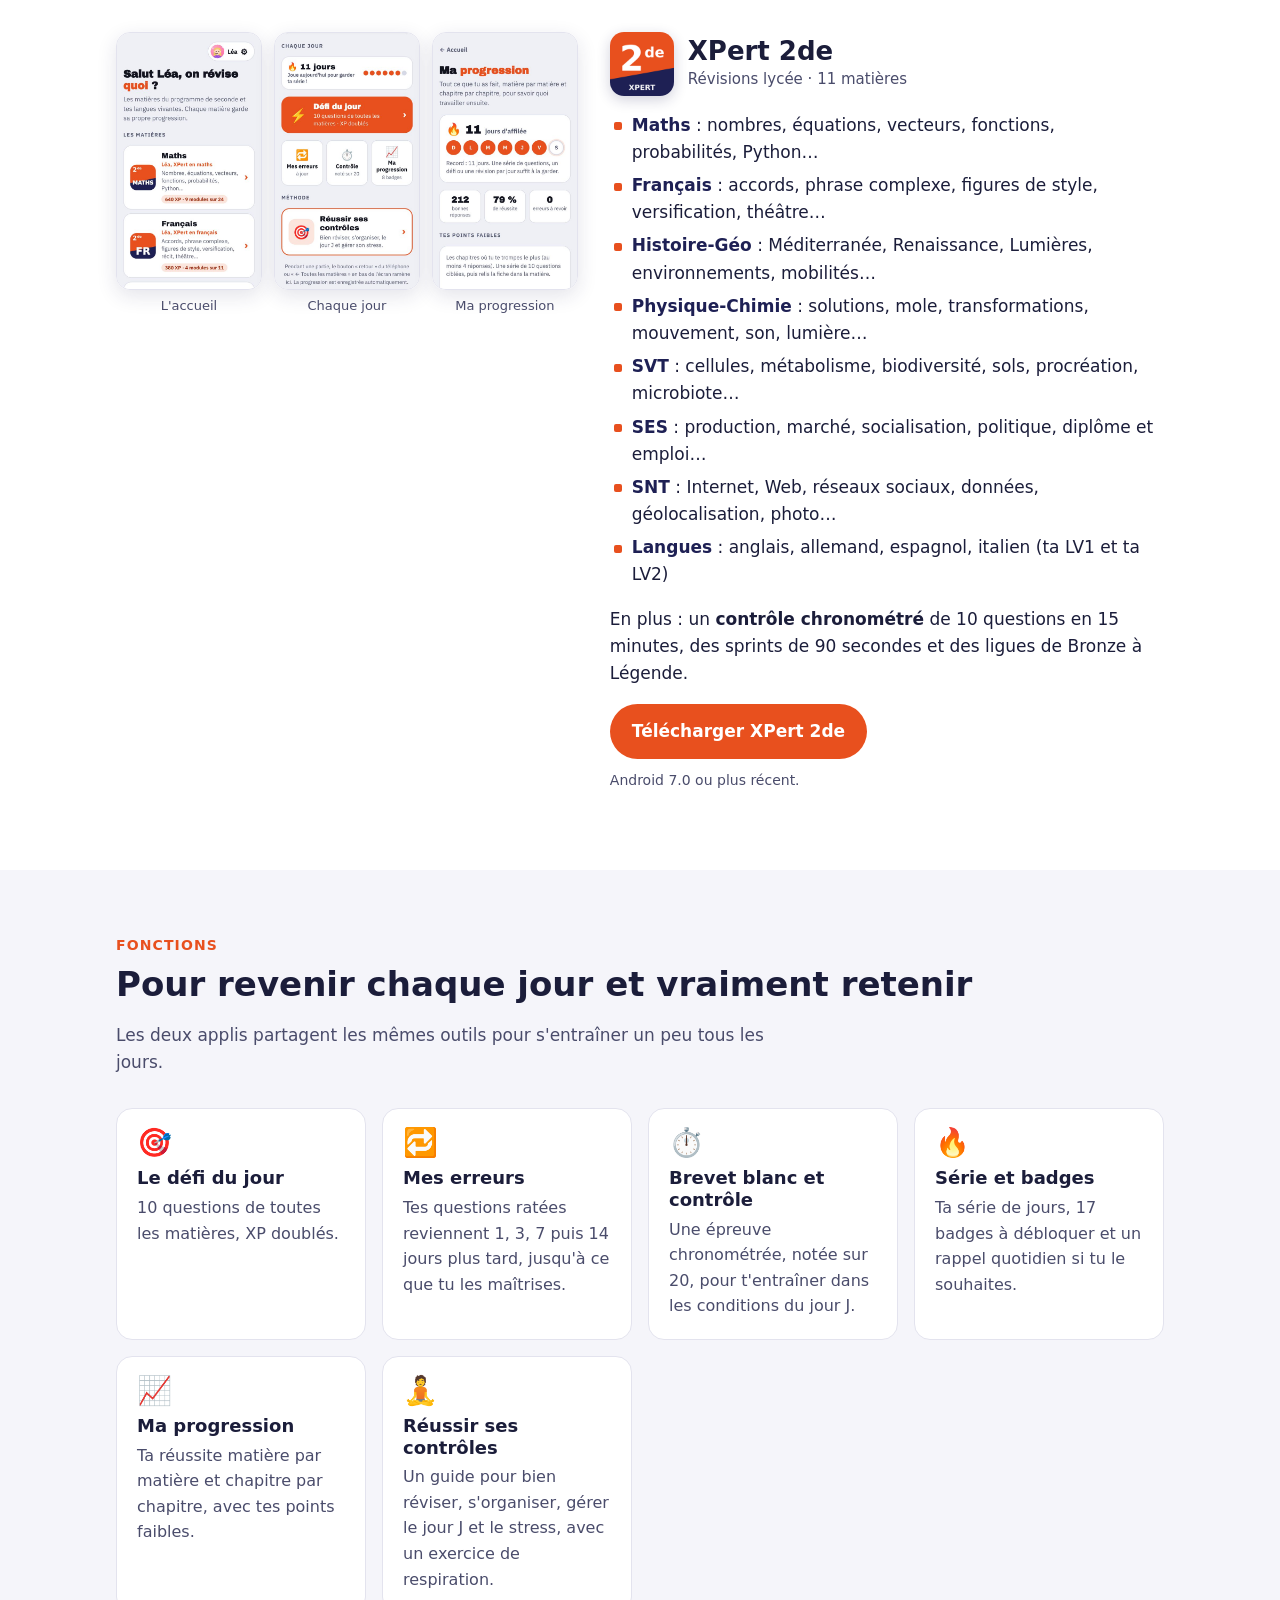
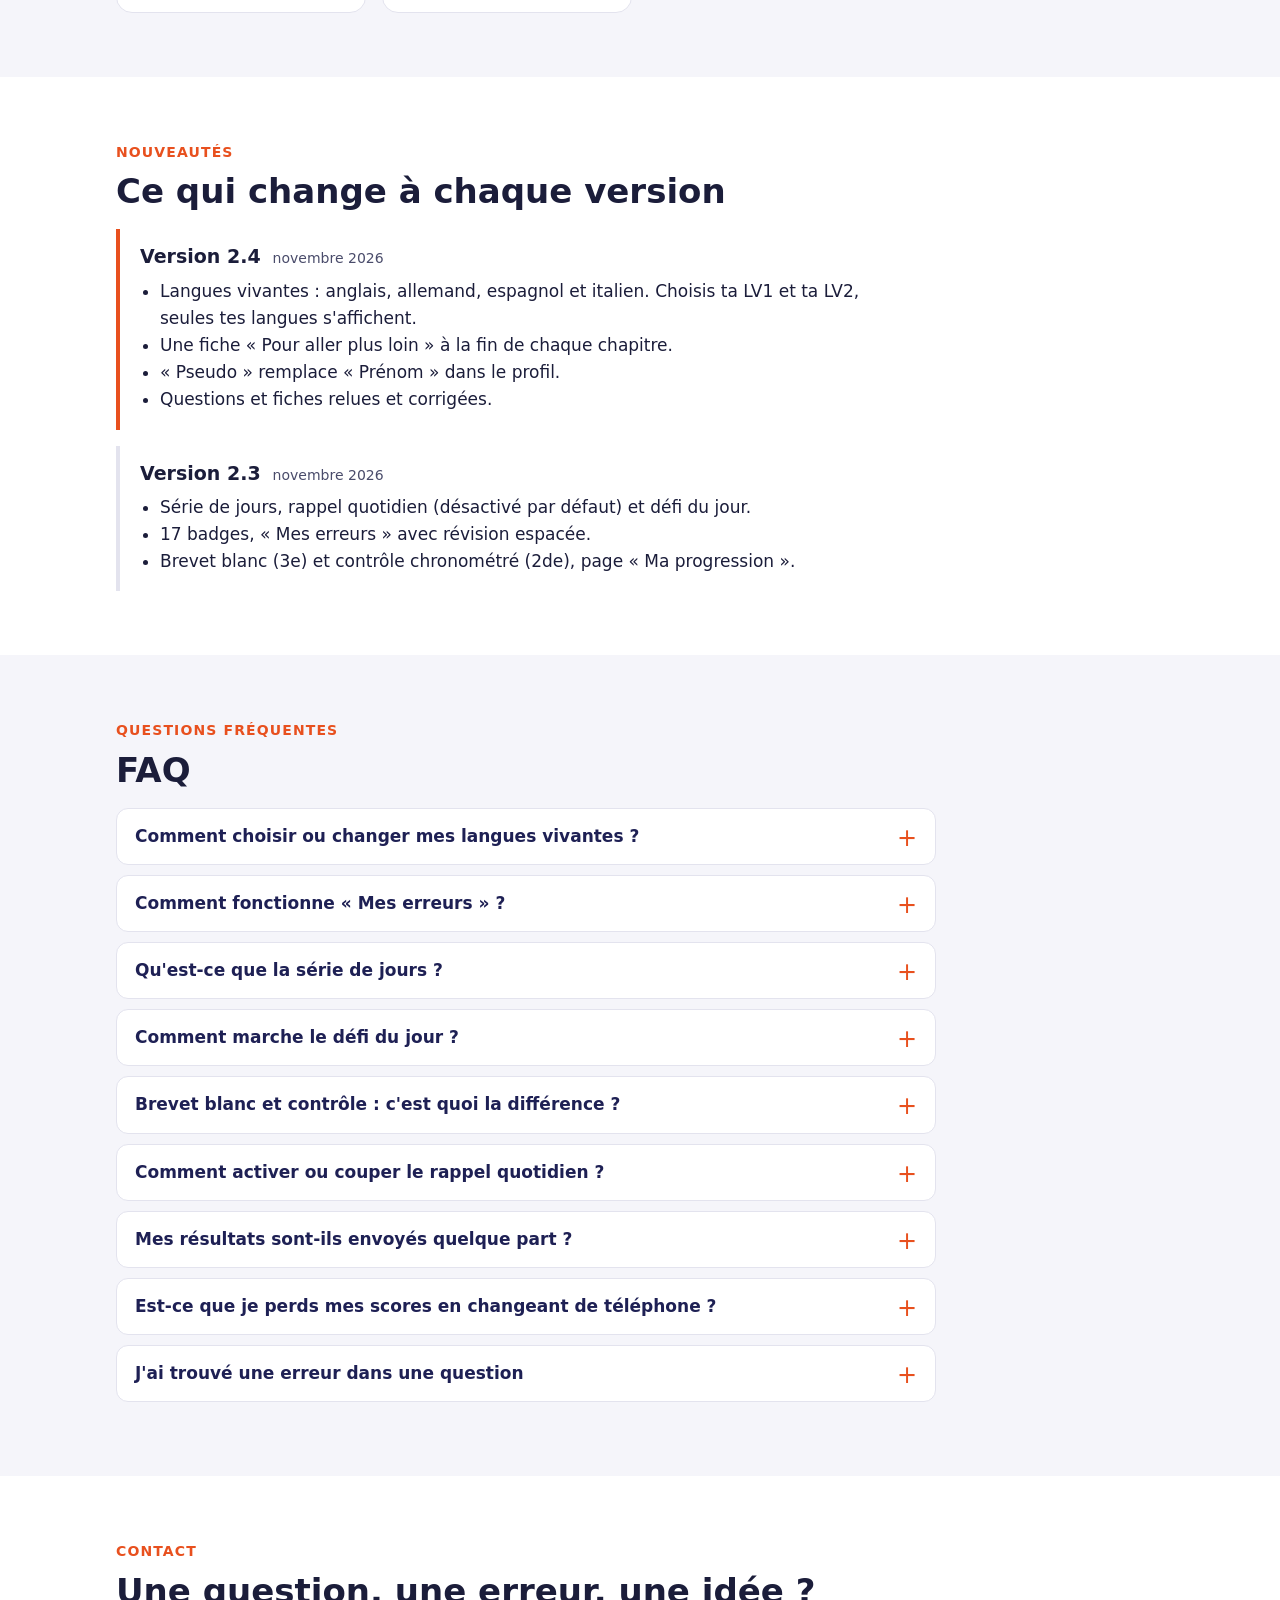
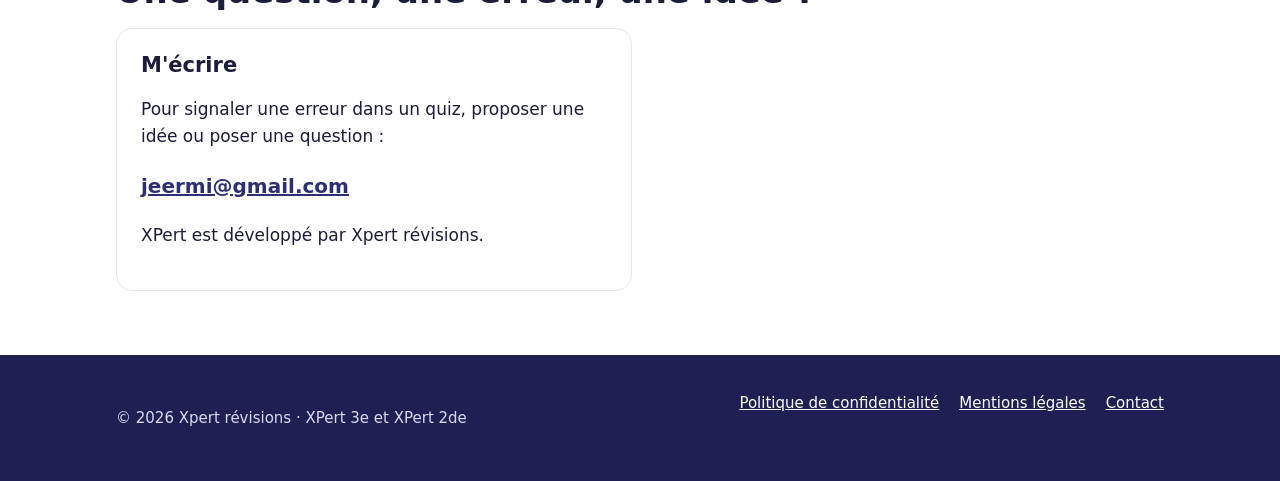
==== commit f0bfc174: "Add files via upload" ====
--- a/index.html
+++ b/index.html
@@ -6,13 +6,14 @@
 <title>XPert – Applis de révision 3e et 2de</title>
 <meta name="description" content="XPert 3e et XPert 2de : des applis Android gratuites pour réviser le brevet et la seconde en jouant. Sans publicité, sans compte, hors connexion.">
 <link rel="icon" href="favicon.png">
+<link rel="apple-touch-icon" href="apple-touch-icon.png">
 <link rel="stylesheet" href="style.css">
 </head>
 <body>
 
 <header class="barre">
   <div class="conteneur">
-    <a class="logo" href="#"><img src="icone-3e.png" alt="">XPert</a>
+    <a class="logo" href="#"><img src="logo-xpert.png" alt=""><b>X<span>Pert</span></b></a>
     <nav aria-label="Sommaire">
       <ul>
         <li><a href="#applis">Les applis</a></li>
--- a/style.css
+++ b/style.css
@@ -27,6 +27,7 @@
 header.barre .conteneur{display:flex;align-items:center;justify-content:space-between;gap:16px;min-height:60px;flex-wrap:wrap}
 .logo{display:flex;align-items:center;gap:10px;font-weight:800;font-size:20px;color:var(--marine);text-decoration:none}
 .logo img{width:34px;height:34px;border-radius:8px}
+.logo b{color:var(--orange);font-weight:800} .logo b span{color:var(--marine)}
 nav ul{list-style:none;margin:0;padding:0;display:flex;gap:4px;flex-wrap:wrap}
 nav a{display:block;padding:8px 10px;border-radius:8px;text-decoration:none;color:var(--texte-2);font-size:15px;font-weight:600}
 nav a:hover{background:var(--fond-2);color:var(--marine)}
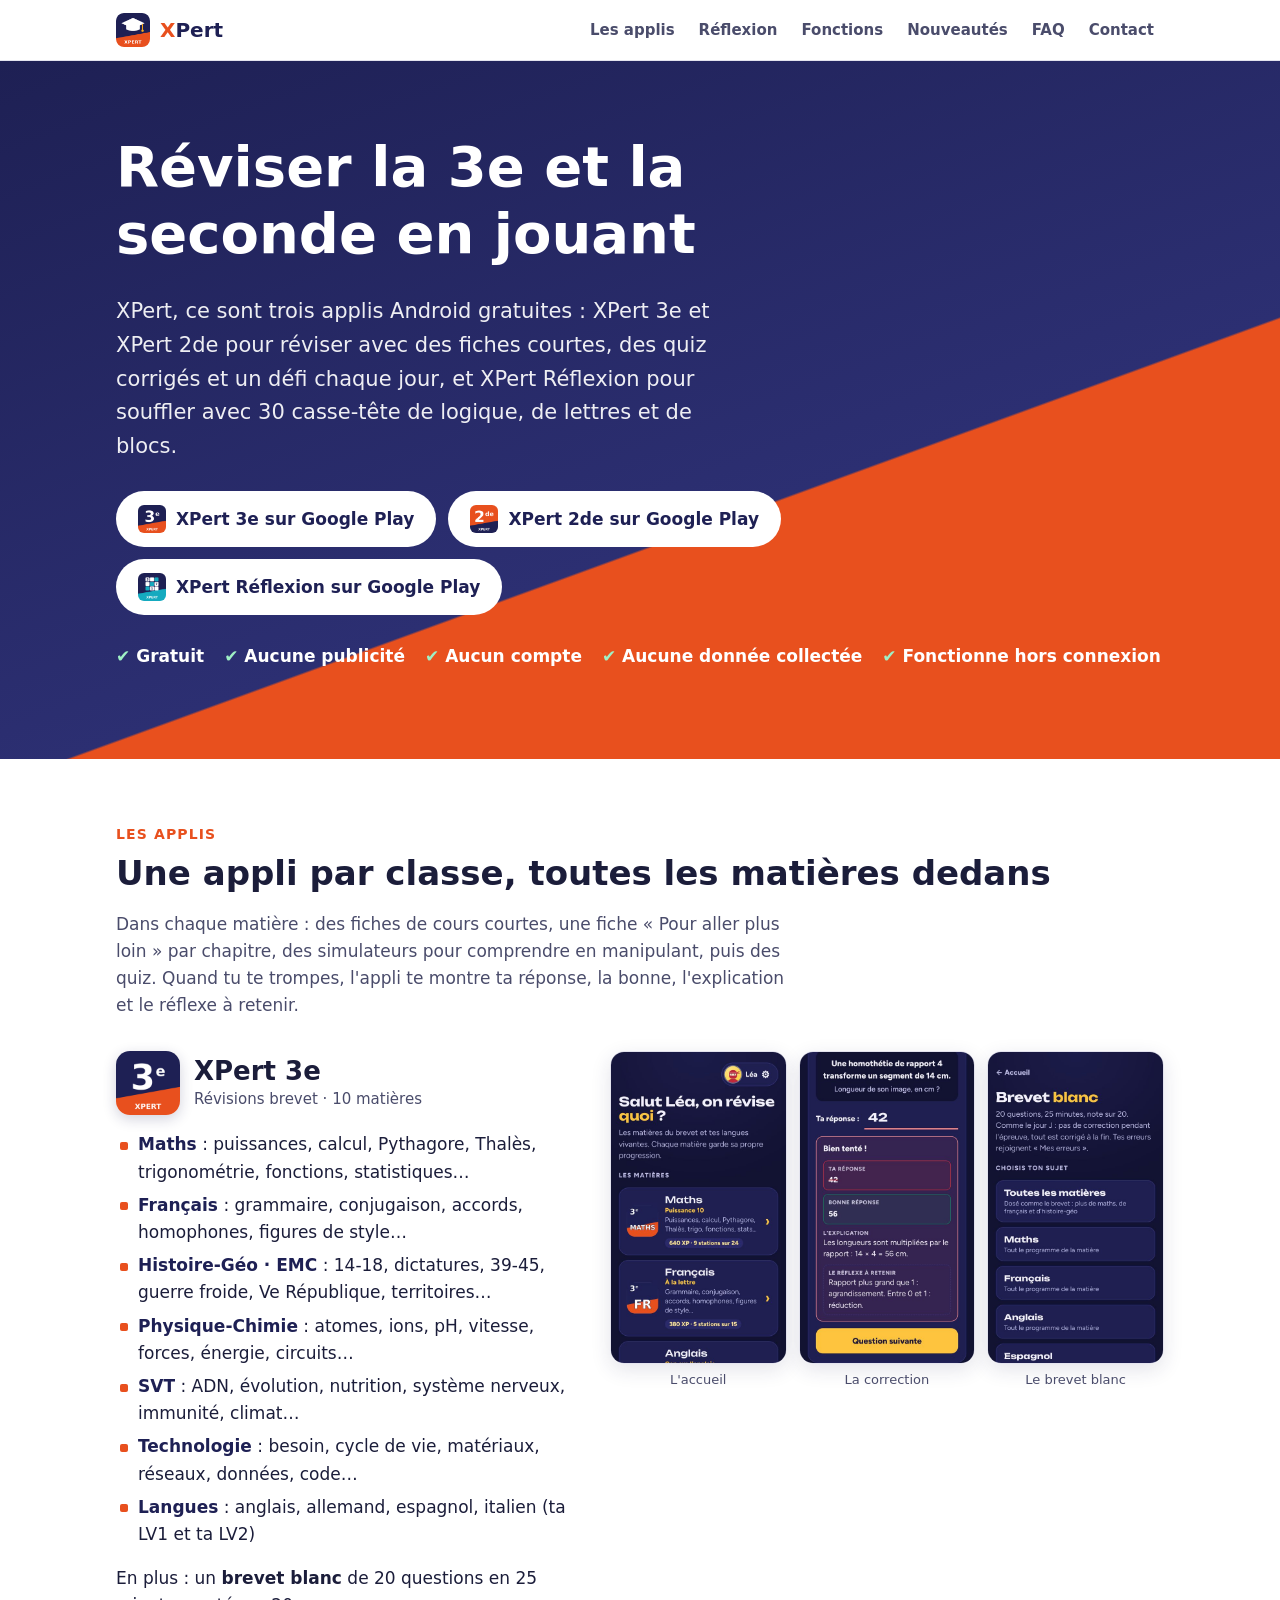
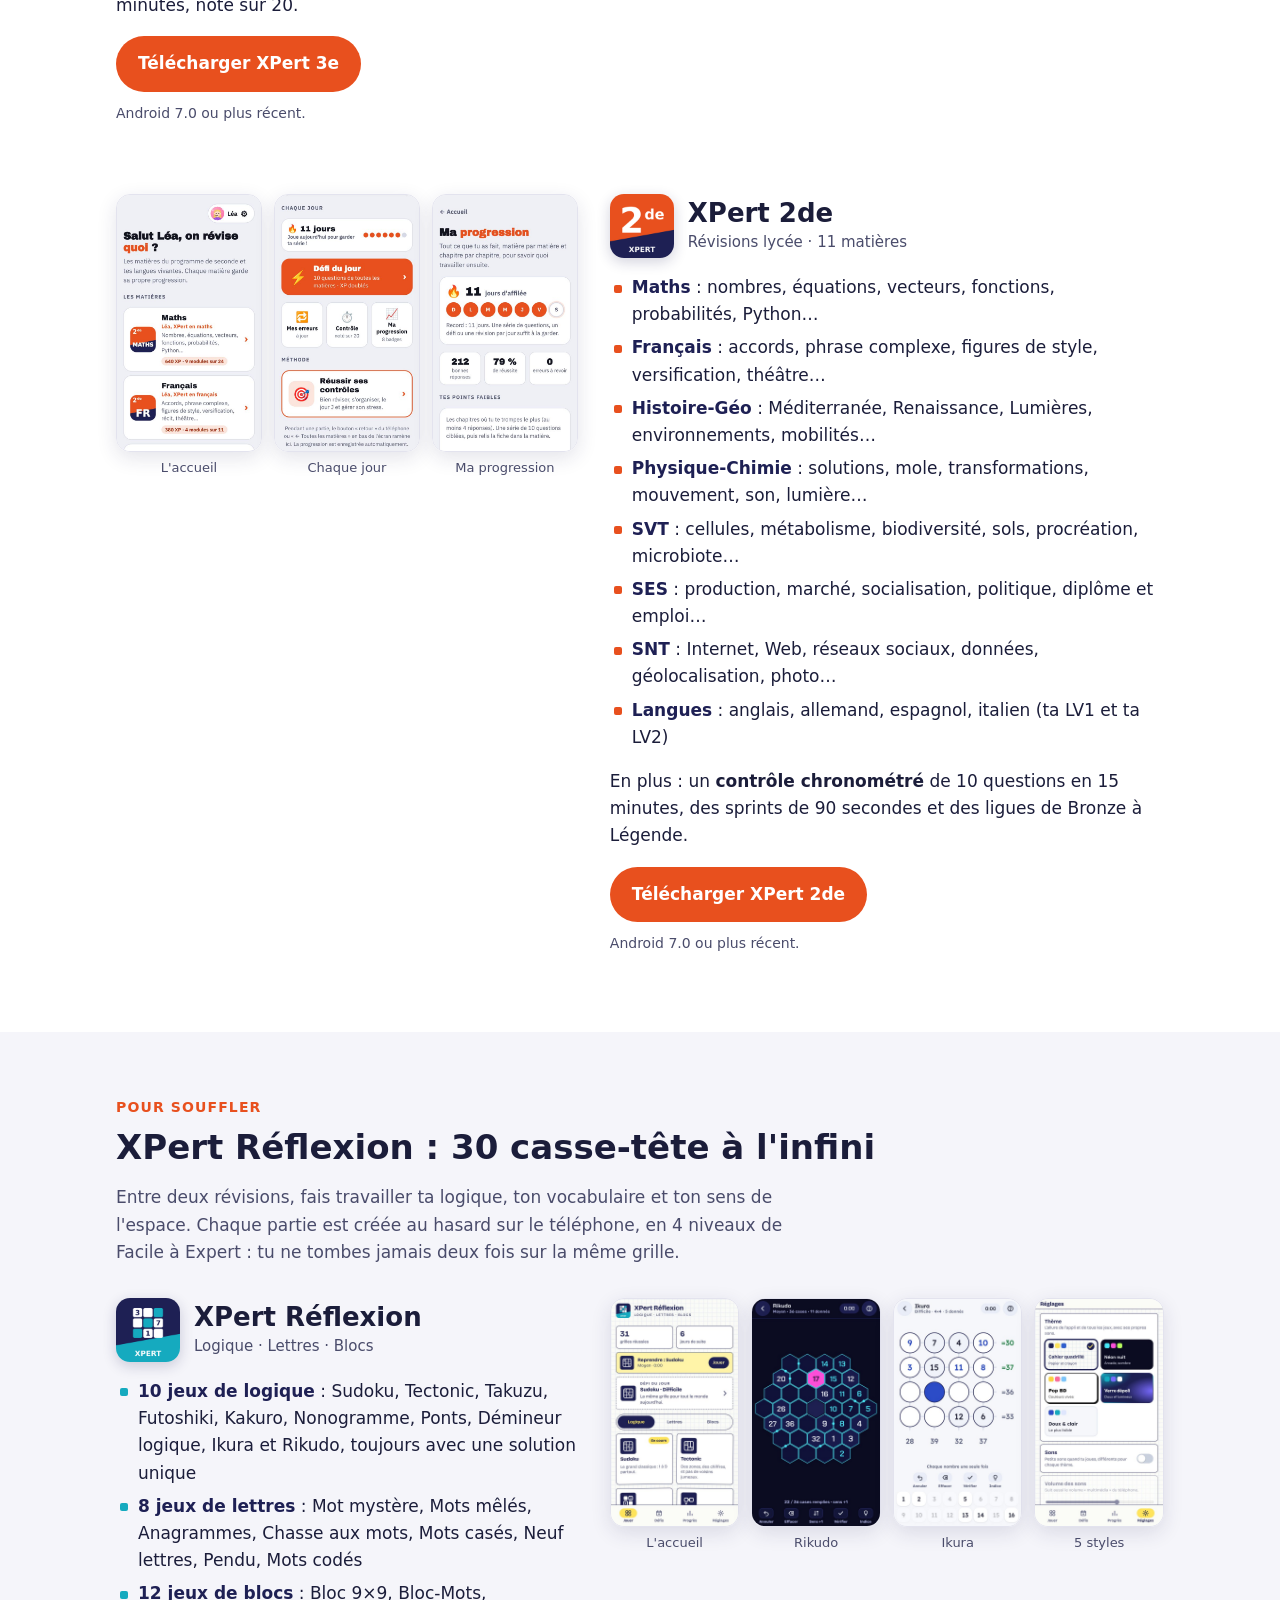
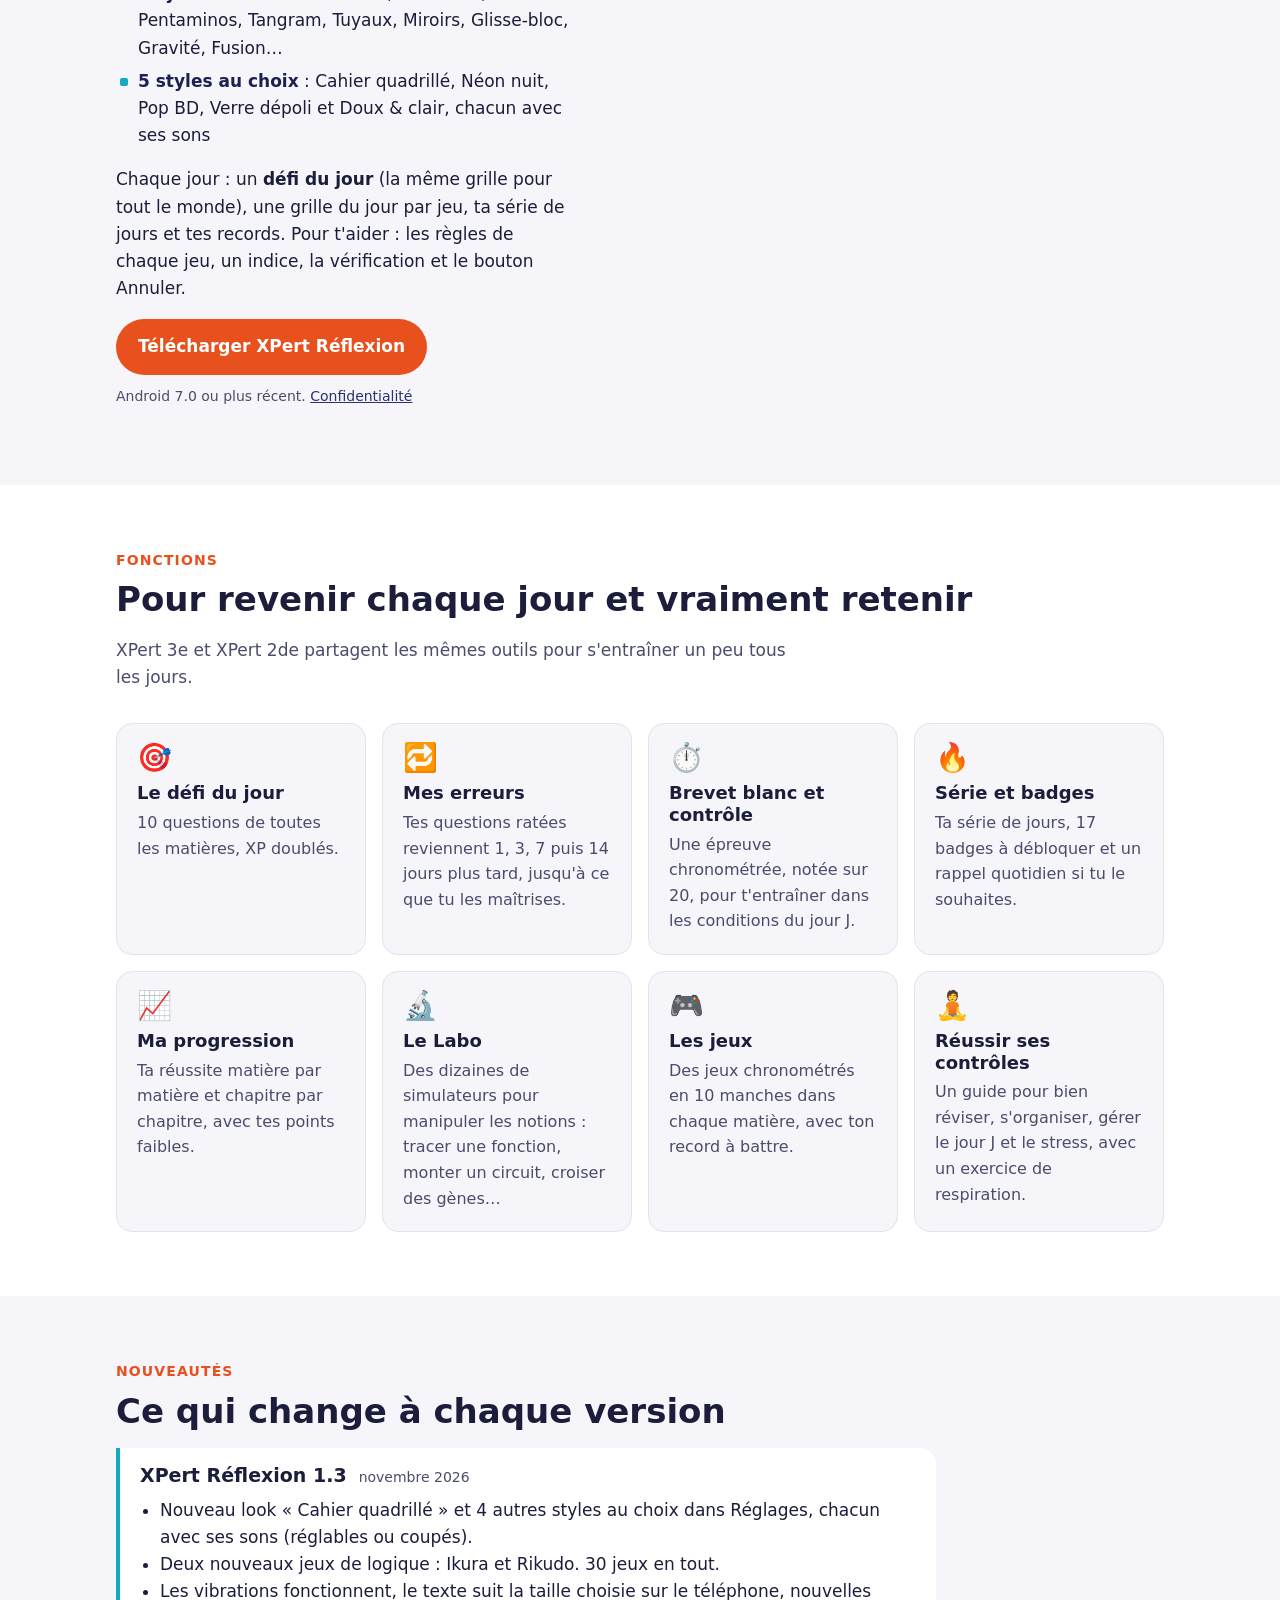
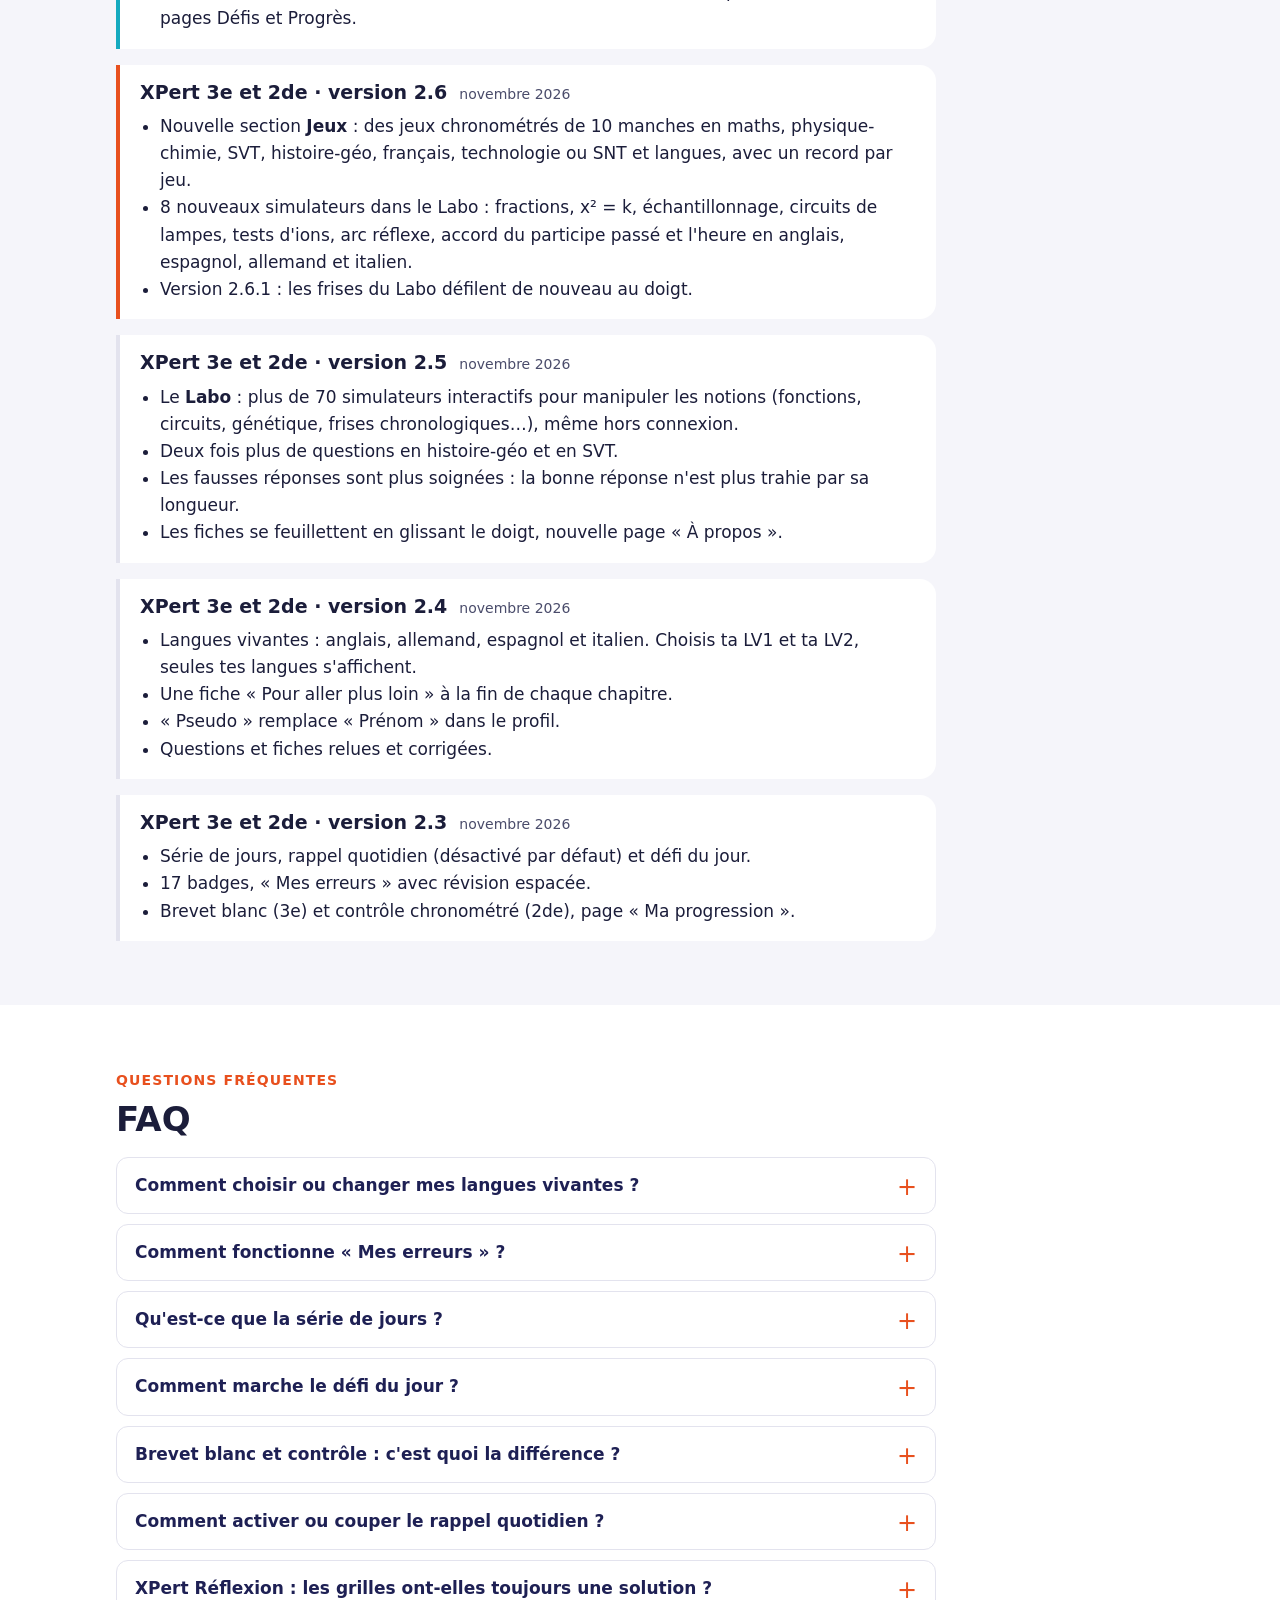
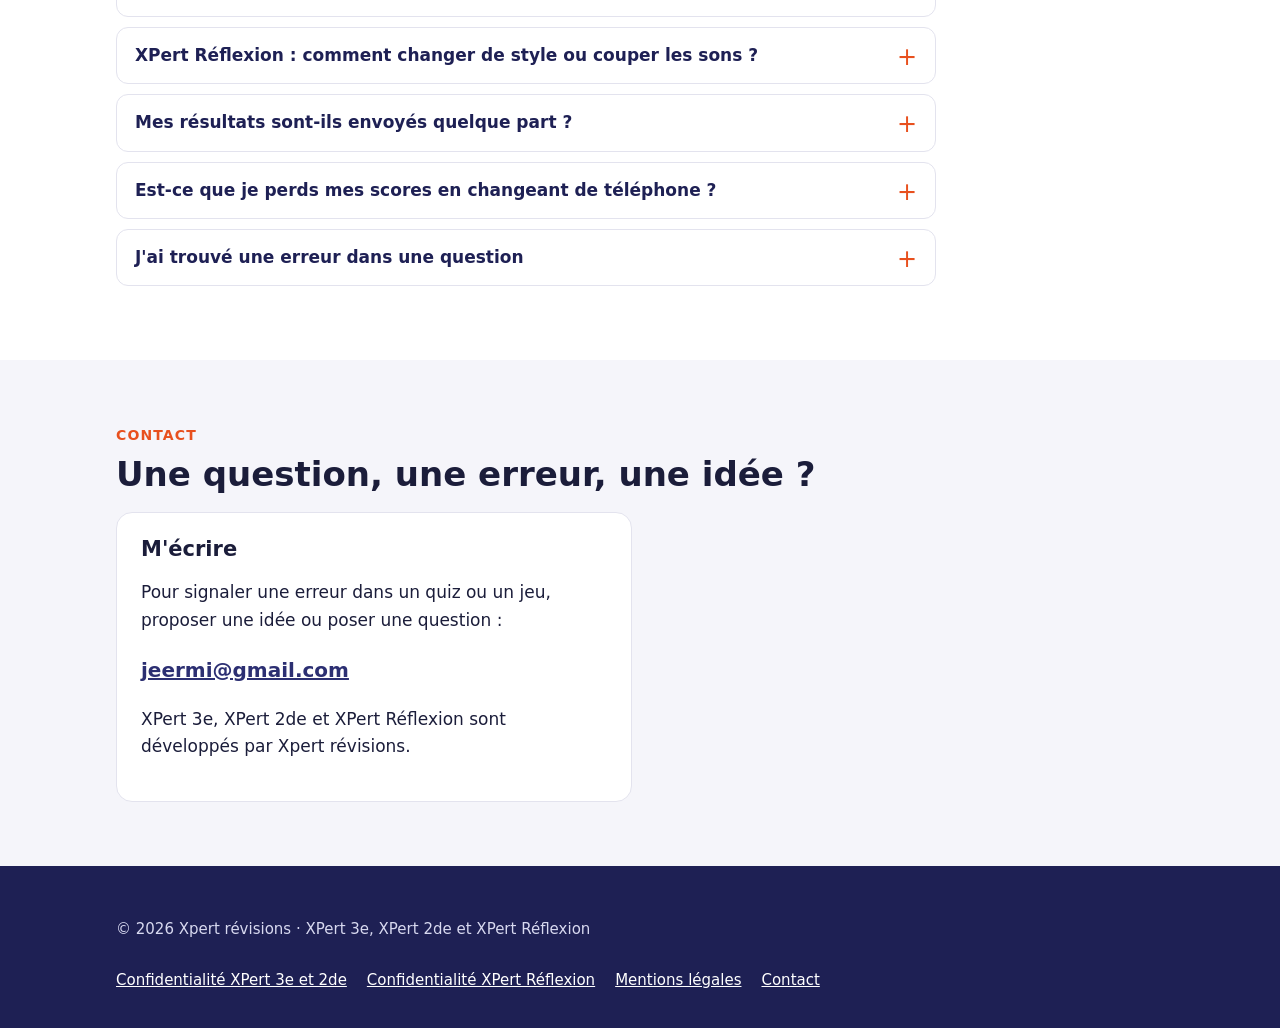
==== commit 89d8edb7: "Site : XPert Réflexion v1.3 et nouveautés XPert 3e/2de v2.5 et v2.6 Co-Authored-By: Claude Opus 5.5 " ====
--- a/index.html
+++ b/index.html
@@ -3,8 +3,8 @@
 <head>
 <meta charset="utf-8">
 <meta name="viewport" content="width=device-width, initial-scale=1">
-<title>XPert – Applis de révision 3e et 2de</title>
-<meta name="description" content="XPert 3e et XPert 2de : des applis Android gratuites pour réviser le brevet et la seconde en jouant. Sans publicité, sans compte, hors connexion.">
+<title>XPert – Révisions 3e, 2de et casse-tête</title>
+<meta name="description" content="XPert 3e, XPert 2de et XPert Réflexion : des applis Android gratuites pour réviser le brevet et la seconde en jouant, et 30 casse-tête pour faire travailler ta tête. Sans publicité, sans compte, hors connexion.">
 <link rel="icon" href="favicon.png">
 <link rel="apple-touch-icon" href="apple-touch-icon.png">
 <link rel="stylesheet" href="style.css">
@@ -17,6 +17,7 @@
     <nav aria-label="Sommaire">
       <ul>
         <li><a href="#applis">Les applis</a></li>
+        <li><a href="#reflexion">Réflexion</a></li>
         <li><a href="#fonctions">Fonctions</a></li>
         <li><a href="#nouveautes">Nouveautés</a></li>
         <li><a href="#faq">FAQ</a></li>
@@ -30,10 +31,11 @@
 <div class="hero">
   <div class="conteneur">
     <h1>Réviser la 3e et la seconde en jouant</h1>
-    <p>XPert, ce sont deux applis Android gratuites : des fiches de cours courtes, des quiz corrigés et un défi chaque jour pour progresser un peu tous les jours.</p>
+    <p>XPert, ce sont trois applis Android gratuites : XPert 3e et XPert 2de pour réviser avec des fiches courtes, des quiz corrigés et un défi chaque jour, et XPert Réflexion pour souffler avec 30 casse-tête de logique, de lettres et de blocs.</p>
     <div class="boutons">
       <a class="bouton clair" href="https://play.google.com/store/apps/details?id=fr.xpert.troisieme"><img src="icone-3e.png" alt="">XPert 3e sur Google Play</a>
       <a class="bouton clair" href="https://play.google.com/store/apps/details?id=fr.xpert.seconde"><img src="icone-2de.png" alt="">XPert 2de sur Google Play</a>
+      <a class="bouton clair" href="https://play.google.com/store/apps/details?id=fr.xpert.reflexion"><img src="icone-reflexion.png" alt="">XPert Réflexion sur Google Play</a>
     </div>
     <ul class="atouts">
       <li>Gratuit</li>
@@ -49,7 +51,7 @@
   <div class="conteneur">
     <p class="surtitre">Les applis</p>
     <h2>Une appli par classe, toutes les matières dedans</h2>
-    <p class="intro">Dans chaque matière : des fiches de cours courtes, une fiche « Pour aller plus loin » par chapitre, puis des quiz. Quand tu te trompes, l'appli te montre ta réponse, la bonne, l'explication et le réflexe à retenir.</p>
+    <p class="intro">Dans chaque matière : des fiches de cours courtes, une fiche « Pour aller plus loin » par chapitre, des simulateurs pour comprendre en manipulant, puis des quiz. Quand tu te trompes, l'appli te montre ta réponse, la bonne, l'explication et le réflexe à retenir.</p>
 
     <article class="appli">
       <div class="texte">
@@ -106,17 +108,51 @@
   </div>
 </section>
 
+<section id="reflexion">
+  <div class="conteneur">
+    <p class="surtitre">Pour souffler</p>
+    <h2>XPert Réflexion : 30 casse-tête à l'infini</h2>
+    <p class="intro">Entre deux révisions, fais travailler ta logique, ton vocabulaire et ton sens de l'espace. Chaque partie est créée au hasard sur le téléphone, en 4 niveaux de Facile à Expert : tu ne tombes jamais deux fois sur la même grille.</p>
+
+    <article class="appli reflexion">
+      <div class="texte">
+        <div class="titre">
+          <img src="icone-reflexion.png" alt="Icône XPert Réflexion">
+          <div><h3>XPert Réflexion</h3><p>Logique · Lettres · Blocs</p></div>
+        </div>
+        <ul class="matieres">
+          <li><b>10 jeux de logique</b> : Sudoku, Tectonic, Takuzu, Futoshiki, Kakuro, Nonogramme, Ponts, Démineur logique, Ikura et Rikudo, toujours avec une solution unique</li>
+          <li><b>8 jeux de lettres</b> : Mot mystère, Mots mêlés, Anagrammes, Chasse aux mots, Mots casés, Neuf lettres, Pendu, Mots codés</li>
+          <li><b>12 jeux de blocs</b> : Bloc 9×9, Bloc-Mots, Pentaminos, Tangram, Tuyaux, Miroirs, Glisse-bloc, Gravité, Fusion…</li>
+          <li><b>5 styles au choix</b> : Cahier quadrillé, Néon nuit, Pop BD, Verre dépoli et Doux &amp; clair, chacun avec ses sons</li>
+        </ul>
+        <p>Chaque jour : un <strong>défi du jour</strong> (la même grille pour tout le monde), une grille du jour par jeu, ta série de jours et tes records. Pour t'aider : les règles de chaque jeu, un indice, la vérification et le bouton Annuler.</p>
+        <a class="bouton plein" href="https://play.google.com/store/apps/details?id=fr.xpert.reflexion">Télécharger XPert Réflexion</a>
+        <p class="bientot">Android 7.0 ou plus récent. <a href="confidentialite-reflexion.html">Confidentialité</a></p>
+      </div>
+      <div class="captures quatre">
+        <figure><img src="reflexion-1-accueil.jpg" alt="Écran d'accueil de XPert Réflexion avec le défi du jour, style Cahier quadrillé" width="540" height="960" loading="lazy"><figcaption>L'accueil</figcaption></figure>
+        <figure><img src="reflexion-2-rikudo.jpg" alt="Partie de Rikudo dans le style Néon nuit" width="540" height="960" loading="lazy"><figcaption>Rikudo</figcaption></figure>
+        <figure><img src="reflexion-3-ikura.jpg" alt="Partie d'Ikura dans le style Doux et clair" width="540" height="960" loading="lazy"><figcaption>Ikura</figcaption></figure>
+        <figure><img src="reflexion-4-themes.jpg" alt="Choix du style dans les réglages" width="540" height="960" loading="lazy"><figcaption>5 styles</figcaption></figure>
+      </div>
+    </article>
+  </div>
+</section>
+
 <section id="fonctions">
   <div class="conteneur">
     <p class="surtitre">Fonctions</p>
     <h2>Pour revenir chaque jour et vraiment retenir</h2>
-    <p class="intro">Les deux applis partagent les mêmes outils pour s'entraîner un peu tous les jours.</p>
+    <p class="intro">XPert 3e et XPert 2de partagent les mêmes outils pour s'entraîner un peu tous les jours.</p>
     <div class="grille">
       <div class="carte"><div class="ico">🎯</div><h3>Le défi du jour</h3><p>10 questions de toutes les matières, XP doublés.</p></div>
       <div class="carte"><div class="ico">🔁</div><h3>Mes erreurs</h3><p>Tes questions ratées reviennent 1, 3, 7 puis 14 jours plus tard, jusqu'à ce que tu les maîtrises.</p></div>
       <div class="carte"><div class="ico">⏱️</div><h3>Brevet blanc et contrôle</h3><p>Une épreuve chronométrée, notée sur 20, pour t'entraîner dans les conditions du jour J.</p></div>
       <div class="carte"><div class="ico">🔥</div><h3>Série et badges</h3><p>Ta série de jours, 17 badges à débloquer et un rappel quotidien si tu le souhaites.</p></div>
       <div class="carte"><div class="ico">📈</div><h3>Ma progression</h3><p>Ta réussite matière par matière et chapitre par chapitre, avec tes points faibles.</p></div>
+      <div class="carte"><div class="ico">🔬</div><h3>Le Labo</h3><p>Des dizaines de simulateurs pour manipuler les notions : tracer une fonction, monter un circuit, croiser des gènes…</p></div>
+      <div class="carte"><div class="ico">🎮</div><h3>Les jeux</h3><p>Des jeux chronométrés en 10 manches dans chaque matière, avec ton record à battre.</p></div>
       <div class="carte"><div class="ico">🧘</div><h3>Réussir ses contrôles</h3><p>Un guide pour bien réviser, s'organiser, gérer le jour J et le stress, avec un exercice de respiration.</p></div>
     </div>
   </div>
@@ -127,8 +163,33 @@
     <p class="surtitre">Nouveautés</p>
     <h2>Ce qui change à chaque version</h2>
     <div class="versions">
+      <div class="version reflexion">
+        <h3>XPert Réflexion 1.3 <span>novembre 2026</span></h3>
+        <ul>
+          <li>Nouveau look « Cahier quadrillé » et 4 autres styles au choix dans Réglages, chacun avec ses sons (réglables ou coupés).</li>
+          <li>Deux nouveaux jeux de logique : Ikura et Rikudo. 30 jeux en tout.</li>
+          <li>Les vibrations fonctionnent, le texte suit la taille choisie sur le téléphone, nouvelles pages Défis et Progrès.</li>
+        </ul>
+      </div>
       <div class="version">
-        <h3>Version 2.4 <span>novembre 2026</span></h3>
+        <h3>XPert 3e et 2de · version 2.6 <span>novembre 2026</span></h3>
+        <ul>
+          <li>Nouvelle section <strong>Jeux</strong> : des jeux chronométrés de 10 manches en maths, physique-chimie, SVT, histoire-géo, français, technologie ou SNT et langues, avec un record par jeu.</li>
+          <li>8 nouveaux simulateurs dans le Labo : fractions, x² = k, échantillonnage, circuits de lampes, tests d'ions, arc réflexe, accord du participe passé et l'heure en anglais, espagnol, allemand et italien.</li>
+          <li>Version 2.6.1 : les frises du Labo défilent de nouveau au doigt.</li>
+        </ul>
+      </div>
+      <div class="version ancienne">
+        <h3>XPert 3e et 2de · version 2.5 <span>novembre 2026</span></h3>
+        <ul>
+          <li>Le <strong>Labo</strong> : plus de 70 simulateurs interactifs pour manipuler les notions (fonctions, circuits, génétique, frises chronologiques…), même hors connexion.</li>
+          <li>Deux fois plus de questions en histoire-géo et en SVT.</li>
+          <li>Les fausses réponses sont plus soignées : la bonne réponse n'est plus trahie par sa longueur.</li>
+          <li>Les fiches se feuillettent en glissant le doigt, nouvelle page « À propos ».</li>
+        </ul>
+      </div>
+      <div class="version ancienne">
+        <h3>XPert 3e et 2de · version 2.4 <span>novembre 2026</span></h3>
         <ul>
           <li>Langues vivantes : anglais, allemand, espagnol et italien. Choisis ta LV1 et ta LV2, seules tes langues s'affichent.</li>
           <li>Une fiche « Pour aller plus loin » à la fin de chaque chapitre.</li>
@@ -137,7 +198,7 @@
         </ul>
       </div>
       <div class="version ancienne">
-        <h3>Version 2.3 <span>novembre 2026</span></h3>
+        <h3>XPert 3e et 2de · version 2.3 <span>novembre 2026</span></h3>
         <ul>
           <li>Série de jours, rappel quotidien (désactivé par défaut) et défi du jour.</li>
           <li>17 badges, « Mes erreurs » avec révision espacée.</li>
@@ -180,8 +241,16 @@
         <div class="rep"><p>Dans <strong>Paramètres</strong>, active le rappel et choisis l'heure. Tu ne reçois une notification que les jours où tu n'as pas encore révisé. Sur Android 13 et plus, le téléphone te demande d'abord l'autorisation. Tu peux le couper au même endroit.</p></div>
       </details>
       <details>
+        <summary>XPert Réflexion : les grilles ont-elles toujours une solution ?</summary>
+        <div class="rep"><p>Oui. Dans les jeux de logique, chaque grille est créée au hasard sur ton téléphone puis vérifiée : elle a une seule solution, qu'on trouve par déduction, sans jamais devoir deviner. Si tu bloques, le bouton <strong>Indice</strong> te débloque une case.</p></div>
+      </details>
+      <details>
+        <summary>XPert Réflexion : comment changer de style ou couper les sons ?</summary>
+        <div class="rep"><p>Ouvre l'onglet <strong>Réglages</strong>. Dans « Thème », choisis parmi Cahier quadrillé, Néon nuit, Pop BD, Verre dépoli et Doux &amp; clair. Juste en dessous, tu peux couper les sons ou régler leur volume.</p></div>
+      </details>
+      <details>
         <summary>Mes résultats sont-ils envoyés quelque part ?</summary>
-        <div class="rep"><p>Non. Tout reste sur ton téléphone : pas de compte, pas de publicité, pas de statistiques. Lis la <a href="confidentialite.html">politique de confidentialité</a> pour le détail.</p></div>
+        <div class="rep"><p>Non. Tout reste sur ton téléphone : pas de compte, pas de publicité, pas de statistiques. Lis la politique de confidentialité de <a href="confidentialite.html">XPert 3e et 2de</a> ou de <a href="confidentialite-reflexion.html">XPert Réflexion</a> pour le détail.</p></div>
       </details>
       <details>
         <summary>Est-ce que je perds mes scores en changeant de téléphone ?</summary>
@@ -189,7 +258,7 @@
       </details>
       <details>
         <summary>J'ai trouvé une erreur dans une question</summary>
-        <div class="rep"><p>Merci ! Écris-moi à l'adresse indiquée dans <a href="#contact">Contact</a>, en précisant l'appli, la matière, le chapitre et la question.</p></div>
+        <div class="rep"><p>Merci ! Écris-moi à l'adresse indiquée dans <a href="#contact">Contact</a>, en précisant l'appli, la matière, le chapitre et la question (ou le jeu et le niveau pour XPert Réflexion).</p></div>
       </details>
     </div>
   </div>
@@ -202,9 +271,9 @@
     <div class="deux">
       <div class="encadre">
         <h3>M'écrire</h3>
-        <p>Pour signaler une erreur dans un quiz, proposer une idée ou poser une question :</p>
+        <p>Pour signaler une erreur dans un quiz ou un jeu, proposer une idée ou poser une question :</p>
         <p class="mail"><a href="mailto:jeermi@gmail.com">jeermi@gmail.com</a></p>
-        <p>XPert est développé par Xpert révisions.</p>
+        <p>XPert 3e, XPert 2de et XPert Réflexion sont développés par Xpert révisions.</p>
       </div>
       <!-- EMPLACEMENT ASSOCIATION : à remplir plus tard. En attendant, ce bloc reste masqué (attribut hidden).
            Pour l'afficher : retirer « hidden », remplacer le nom, le texte et le lien. -->
@@ -220,9 +289,10 @@
 
 <footer>
   <div class="conteneur">
-    <p>© 2026 Xpert révisions · XPert 3e et XPert 2de</p>
+    <p>© 2026 Xpert révisions · XPert 3e, XPert 2de et XPert Réflexion</p>
     <ul>
-      <li><a href="confidentialite.html">Politique de confidentialité</a></li>
+      <li><a href="confidentialite.html">Confidentialité XPert 3e et 2de</a></li>
+      <li><a href="confidentialite-reflexion.html">Confidentialité XPert Réflexion</a></li>
       <li><a href="mentions-legales.html">Mentions légales</a></li>
       <li><a href="#contact">Contact</a></li>
     </ul>
--- a/style.css
+++ b/style.css
@@ -66,6 +66,10 @@
 .captures figure{margin:0}
 .captures img{border-radius:14px;border:1px solid var(--trait);box-shadow:0 6px 20px rgba(30,32,84,.12)}
 .captures figcaption{font-size:13px;color:var(--texte-2);text-align:center;margin-top:6px}
+.captures.quatre{grid-template-columns:repeat(2,1fr)}
+@media (min-width:560px){.captures.quatre{grid-template-columns:repeat(4,1fr)}}
+.reflexion .matieres li::before{background:#15aabf}
+.version.reflexion{border-left-color:#15aabf}
 .bientot{font-size:14px;color:var(--texte-2);margin-top:10px}
 
 /* Grille de fonctions */
